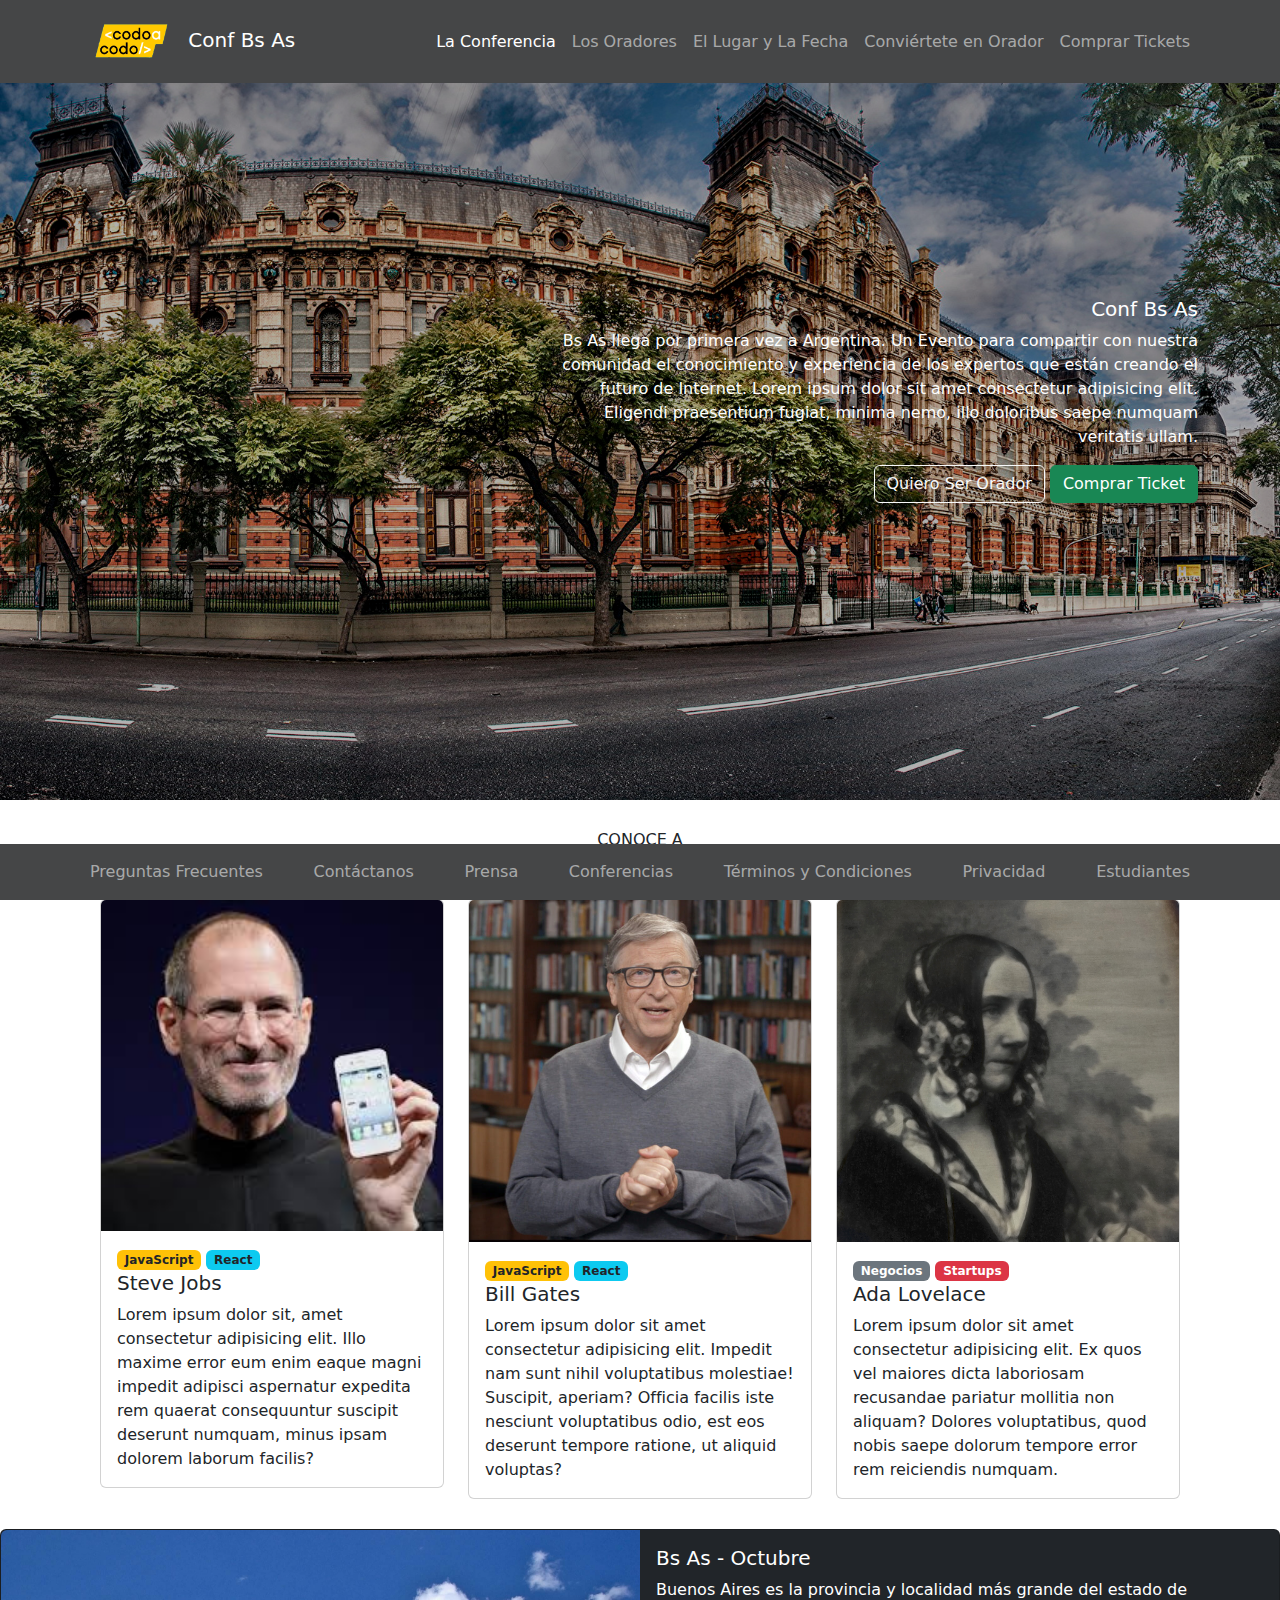
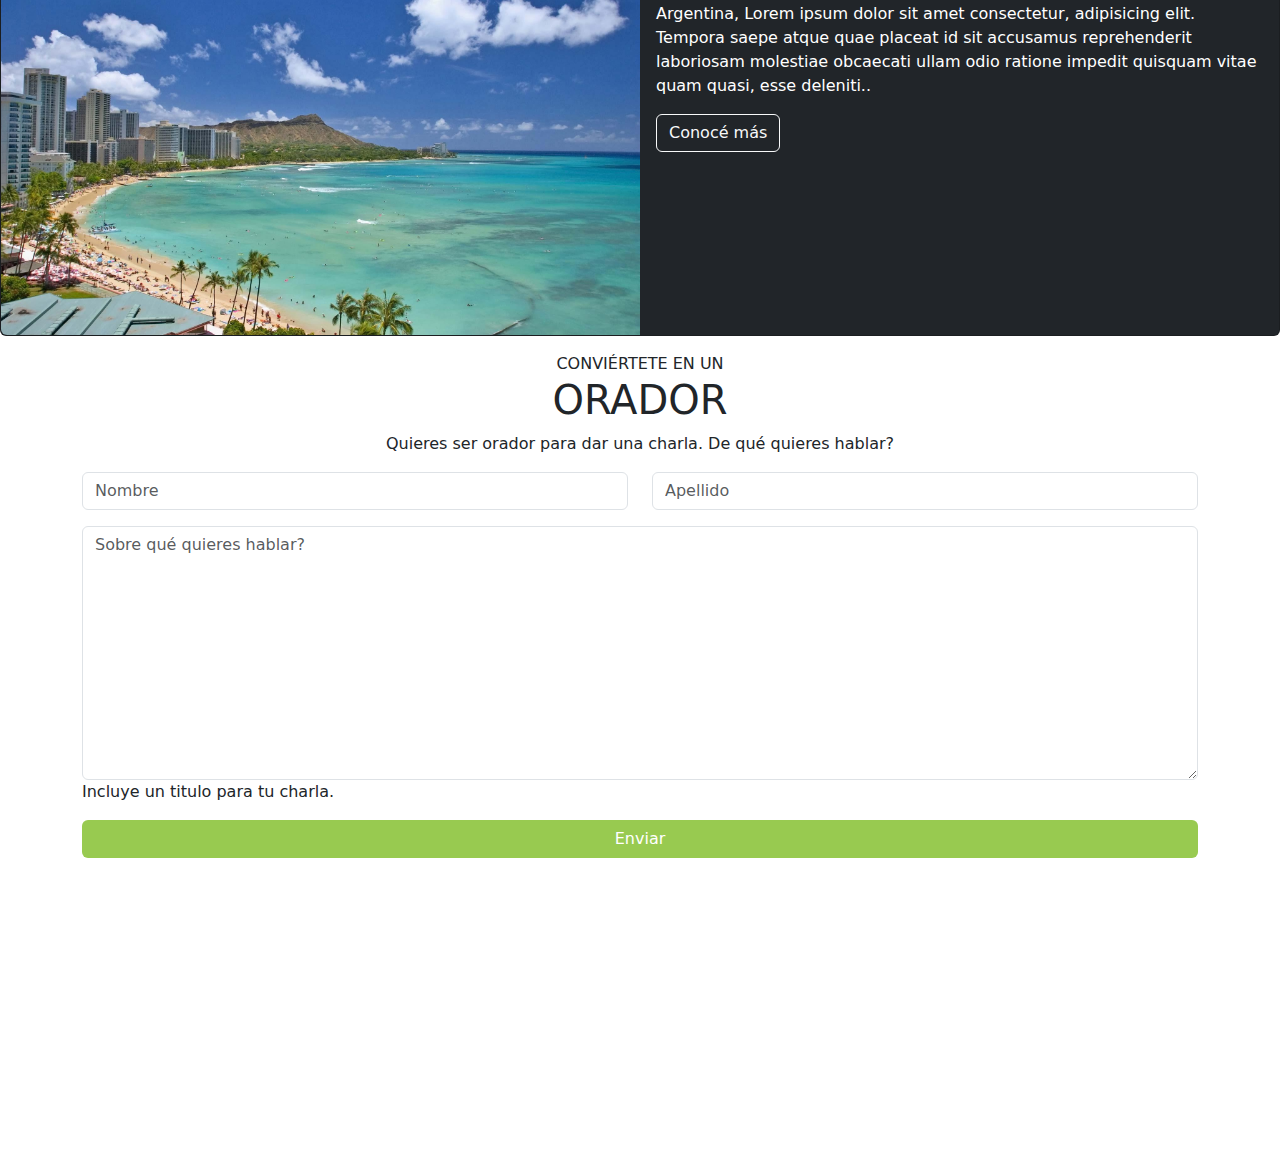
==== index.html @ 83d40acf "nombre correcto en minusculas" ====
<!DOCTYPE html>
<html lang="es">
<head>
  <title>Bootstrap 5 Integrador Front end Codo a Codo Ale Boffa</title>
  <meta charset="utf-8">
  <meta name="viewport" content="width=device-width, initial-scale=1">
  <link href="https://cdn.jsdelivr.net/npm/bootstrap@5.2.0/dist/css/bootstrap.min.css" rel="stylesheet">
  <script src="https://cdn.jsdelivr.net/npm/bootstrap@5.2.0/dist/js/bootstrap.bundle.min.js"></script>
  <link rel="stylesheet" href="./css/styles.css">
  <style>
  </style>
</head>

<body>
  <header>
    <nav class="navbar fixed-top navbar-expand-lg navbar-dark" style="background-color: #454647">
      <div class="container">
        <a class="navbar-brand" href="Index.html">
          <img src="./css/codoacodo.png" alt="" width="100" height="" style="vertical-align: middle">
          Conf Bs As
        </a>
        <button class="navbar-toggler" type="button" data-bs-toggle="collapse" data-bs-target="#navbarNav" aria-controls="navbarNav" aria-expanded="false" aria-label="Toggle navigation">
          <span class="navbar-toggler-icon"></span>
        </button>
        <div class="collapse navbar-collapse flex-row-reverse" id="navbarNav">
          <ul class="navbar-nav">
            <li class="nav-item">
              <a class="nav-link active" aria-current="page" href="Index.html">La Conferencia</a>
            </li>
            <li class="nav-item">
              <a class="nav-link" href="Index.html">Los Oradores</a>
            </li>
            <li class="nav-item">
              <a class="nav-link" href="Index.html">El Lugar y La Fecha</a>
            </li>
            <li class="nav-item">
              <a class="nav-link" href="Index.html">Conviértete en Orador</a>
            </li>
            <li class="nav-item">
              <a class="nav-link" href="Index.html">Comprar Tickets</a>
            </li>
          </ul>
        </div>
      </div>
    </nav>
  </header>
  <main>
    <div class="banner text-white" style="text-align: right">
      <div class="container" style="
          display: flex;
          justify-content: flex-end;
          align-items: center;
          height: 800px;
        ">
        <div class="banner-info col-7">
          <h5>Conf Bs As</h5>
          <p>
            Bs As llega por primera vez a Argentina. Un Evento para compartir
            con nuestra comunidad el conocimiento y experiencia de los
            expertos que están creando el futuro de Internet. Lorem ipsum dolor sit amet consectetur adipisicing elit. Eligendi praesentium fugiat, minima nemo, illo doloribus saepe numquam veritatis ullam.
          </p>
          <a href="Index.html" class="btn btn-outline-light">Quiero Ser Orador</a>
          <a href="Index.html" class="btn btn-success">Comprar Ticket</a>
        </div>
      </div>
    </div>
    <div class="oradores" style="margin: 30px; margin-left: 100px; margin-right: 100px">
      <h6 class="text-center">CONOCE A</h6>
      <h3 class="text-center">LOS ORADORES</h3>
      <div class="row" style="display: flex; justify-content: space-evenly">
        <div class="col-sm-4">
          <div class="card">
            <img src="./css/steve.jpg" class="card-img-top" alt="...">
            <div class="card-body">
              <span class="badge bg-warning text-dark">JavaScript</span>
              <span class="badge bg-info text-dark">React</span>
              <h5 class="card-title">Steve Jobs</h5>
              <p class="card-text">
                Lorem ipsum dolor sit, amet consectetur adipisicing elit. Illo maxime error eum enim eaque magni impedit adipisci aspernatur expedita rem quaerat consequuntur suscipit deserunt numquam, minus ipsam dolorem laborum facilis?
              </p>
            </div>
          </div>
        </div>
        <div class="col-sm-4">
          <div class="card">
            <img src="./css/bill.jpg" class="card-img-top" alt="...">
            <div class="card-body">
              <span class="badge bg-warning text-dark">JavaScript</span>
              <span class="badge bg-info text-dark">React</span>
              <h5 class="card-title">Bill Gates</h5>
              <p class="card-text">
                Lorem ipsum dolor sit amet consectetur adipisicing elit. Impedit nam sunt nihil voluptatibus molestiae! Suscipit, aperiam? Officia facilis iste nesciunt voluptatibus odio, est eos deserunt tempore ratione, ut aliquid voluptas?
              </p>
            </div>
          </div>
        </div>
        <div class="col-sm-4">
          <div class="card">
            <img src="./css/ada.jpeg" class="card-img-top" alt="...">
            <div class="card-body">
              <span class="badge bg-secondary">Negocios</span>
              <span class="badge bg-danger">Startups</span>
              <h5 class="card-title">Ada Lovelace</h5>
              <p class="card-text">
                Lorem ipsum dolor sit amet consectetur adipisicing elit. Ex quos vel maiores dicta laboriosam recusandae pariatur mollitia non aliquam? Dolores voluptatibus, quod nobis saepe dolorum tempore error rem reiciendis numquam.
              </p>
            </div>
          </div>
        </div>
      </div>
    </div>
    <div class="conoce-mas">
      <div class="card bg-dark text-white mb-3">
        <div class="row g-0">
          <div class="col-md-6">
            <img src="./css/honolulu.jpg" class="img-fluid rounded-start" alt="...">
          </div>
          <div class="col-md-6">
            <div class="card-body">
              <h5 class="card-title">Bs As - Octubre</h5>
              <p class="card-text">
                Buenos Aires es la provincia y localidad más grande del estado
                de Argentina, Lorem ipsum dolor sit amet consectetur, adipisicing elit. Tempora saepe atque quae placeat id sit accusamus reprehenderit laboriosam molestiae obcaecati ullam odio ratione impedit quisquam vitae quam quasi, esse deleniti..
              </p>
              <a href="Index.html" class="btn btn-outline-light">Conocé más</a>
            </div>
          </div>
        </div>
      </div>
    </div>
    <!-- formulario -->
    <div class="formulario">
      <div class="container">
        <div style="text-align: center">
          <span>CONVIÉRTETE EN UN</span>
          <h1>ORADOR</h1>
          <p>
            Quieres ser orador para dar una charla. De qué
            quieres hablar?
          </p>
        </div>
        <form>
          <div class="row mb-3">
            <div class="col">
              <input type="text" class="form-control" placeholder="Nombre" aria-label="Nombre">
            </div>
            <div class="col">
              <input type="text" class="form-control" placeholder="Apellido" aria-label="Apellido">
            </div>
          </div>
          <div class="row mb-3">
            <div class="col">
              <textarea class="form-control" placeholder="Sobre qué quieres hablar?" aria-label="Sobre qué quieres hablar?" cols="30" rows="10"></textarea>
              <span>Incluye un titulo para tu charla.</span>
            </div>
          </div>
          <button type="submit" class="btn mb-3" style="width: 100%; background-color: #98ca50; color: white">
            Enviar
          </button>
        </form>
      </div>
    </div>
  </main>

  <footer>
    <nav class="navbar navbar-expand-lg navbar-dark" style="background-color: #454647">
      <div class="container">
        <ul class="navbar-nav" style="justify-content: space-between; width: 100%">
          <li class="nav-item">
            <a class="nav-link" href="Index.html">Preguntas Frecuentes</a>
          </li>
          <li class="nav-item">
            <a class="nav-link" href="Index.html">Contáctanos</a>
          </li>
          <li class="nav-item">
            <a class="nav-link" href="index.html">Prensa</a>
          </li>
          <li class="nav-item">
            <a class="nav-link" href="index.html">Conferencias</a>
          </li>
          <li class="nav-item">
            <a class="nav-link" href="index.html">Términos y Condiciones</a>
          </li>
          <li class="nav-item">
            <a class="nav-link" href="index.html">Privacidad</a>
          </li>
          <li class="nav-item">
            <a class="nav-link" href="index.html">Estudiantes</a>
          </li>
        </ul>
      </div>
    </nav>
  </footer>

</body>
</html>
---- css/styles.css ----
.banner {
  background-image: url("./ba1.jpg");
  background-size: cover;
  position: relative;
}

.banner::before {
  content: "";
  position: absolute;
  top: 0px;
  right: 0px;
  bottom: 0px;
  left: 0px;
  background-color: rgba(0, 0, 0, 0.3);
}

.banner-info {
  position: relative;
}

footer {
  position: fixed;
  bottom: 0px;
  left: 0px;
  right: 0px;
  margin-bottom: 0px;
}

body {
  margin-bottom: 300px;
}
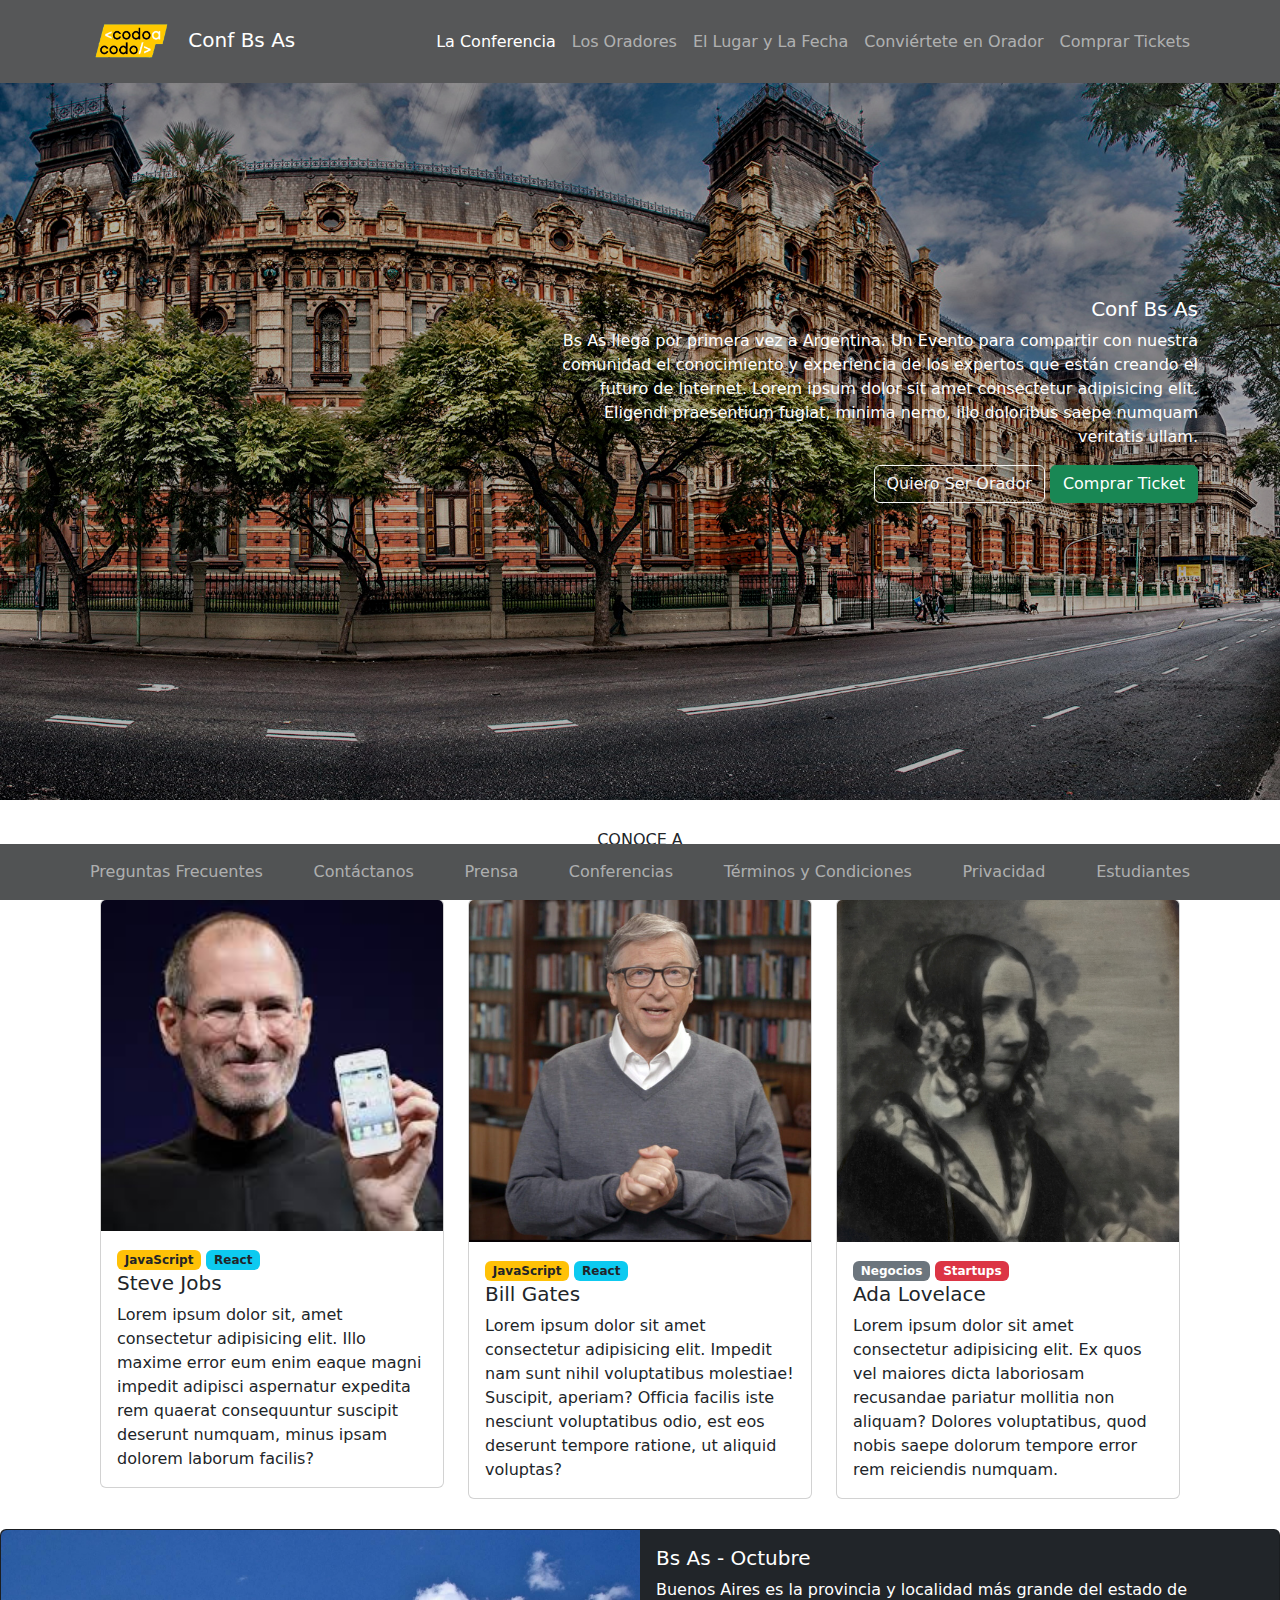
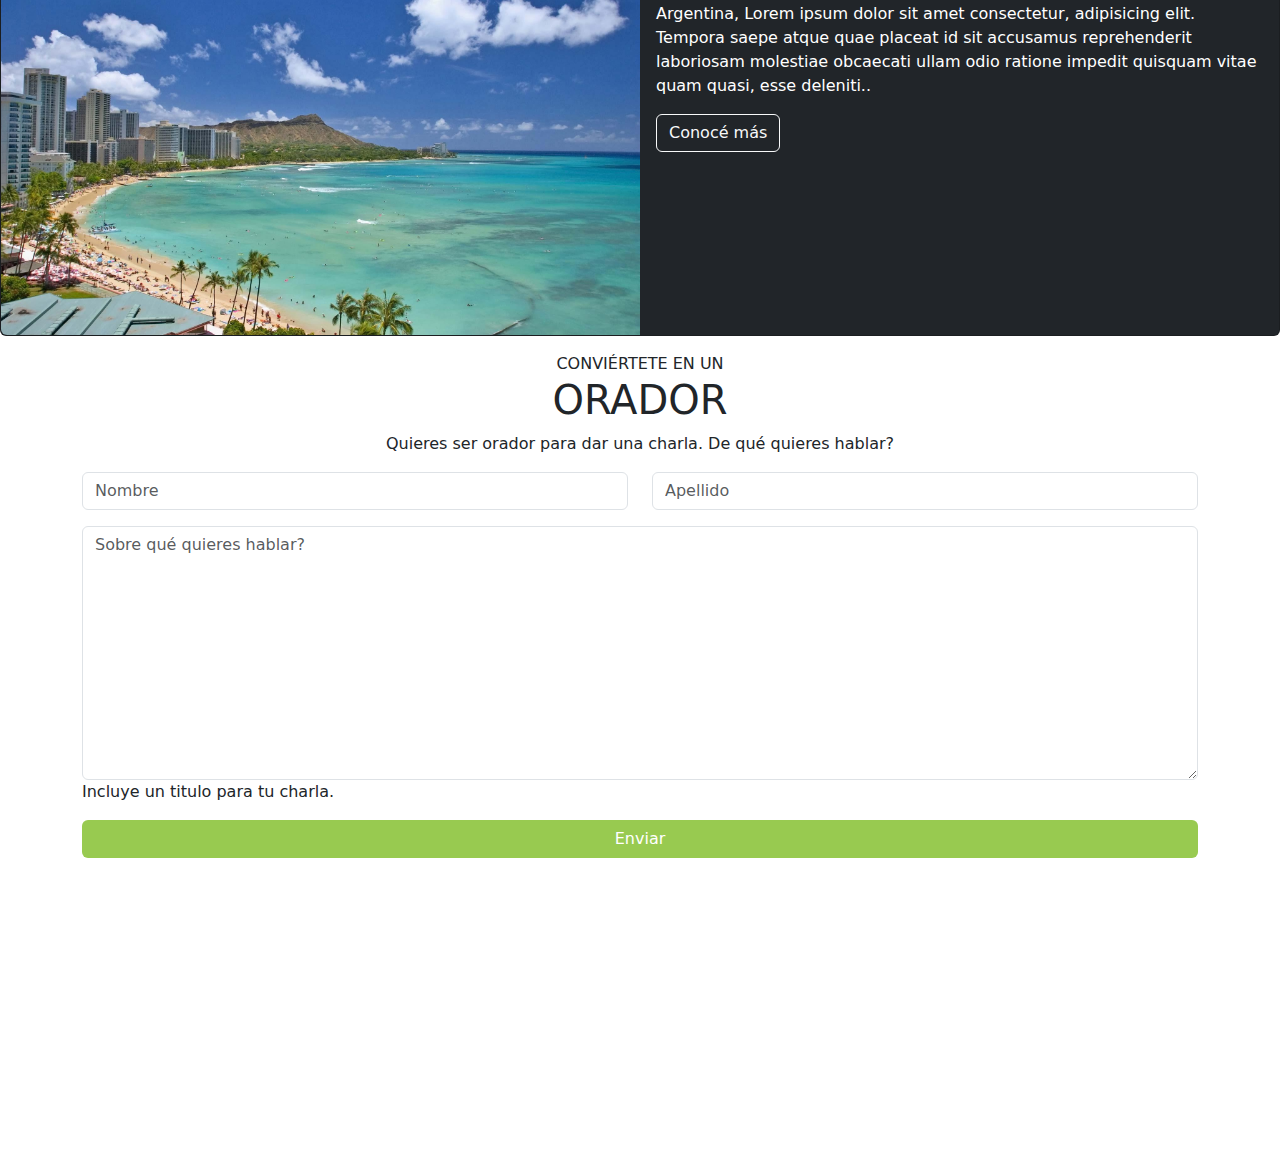
==== commit 592f549e: "cambio index" ====
--- a/index.html
+++ b/index.html
@@ -13,9 +13,9 @@
 
 <body>
   <header>
-    <nav class="navbar fixed-top navbar-expand-lg navbar-dark" style="background-color: #454647">
+    <nav class="navbar fixed-top navbar-expand-lg navbar-dark" style="background-color: #565758">
       <div class="container">
-        <a class="navbar-brand" href="Index.html">
+        <a class="navbar-brand" href="index.html">
           <img src="./css/codoacodo.png" alt="" width="100" height="" style="vertical-align: middle">
           Conf Bs As
         </a>
@@ -25,19 +25,19 @@
         <div class="collapse navbar-collapse flex-row-reverse" id="navbarNav">
           <ul class="navbar-nav">
             <li class="nav-item">
-              <a class="nav-link active" aria-current="page" href="Index.html">La Conferencia</a>
+              <a class="nav-link active" aria-current="page" href="index.html">La Conferencia</a>
             </li>
             <li class="nav-item">
-              <a class="nav-link" href="Index.html">Los Oradores</a>
+              <a class="nav-link" href="index.html">Los Oradores</a>
             </li>
             <li class="nav-item">
-              <a class="nav-link" href="Index.html">El Lugar y La Fecha</a>
+              <a class="nav-link" href="index.html">El Lugar y La Fecha</a>
             </li>
             <li class="nav-item">
-              <a class="nav-link" href="Index.html">Conviértete en Orador</a>
+              <a class="nav-link" href="index.html">Conviértete en Orador</a>
             </li>
             <li class="nav-item">
-              <a class="nav-link" href="Index.html">Comprar Tickets</a>
+              <a class="nav-link" href="index.html">Comprar Tickets</a>
             </li>
           </ul>
         </div>
@@ -59,8 +59,8 @@
             con nuestra comunidad el conocimiento y experiencia de los
             expertos que están creando el futuro de Internet. Lorem ipsum dolor sit amet consectetur adipisicing elit. Eligendi praesentium fugiat, minima nemo, illo doloribus saepe numquam veritatis ullam.
           </p>
-          <a href="Index.html" class="btn btn-outline-light">Quiero Ser Orador</a>
-          <a href="Index.html" class="btn btn-success">Comprar Ticket</a>
+          <a href="index.html" class="btn btn-outline-light">Quiero Ser Orador</a>
+          <a href="index.html" class="btn btn-success">Comprar Ticket</a>
         </div>
       </div>
     </div>
@@ -122,7 +122,7 @@
                 Buenos Aires es la provincia y localidad más grande del estado
                 de Argentina, Lorem ipsum dolor sit amet consectetur, adipisicing elit. Tempora saepe atque quae placeat id sit accusamus reprehenderit laboriosam molestiae obcaecati ullam odio ratione impedit quisquam vitae quam quasi, esse deleniti..
               </p>
-              <a href="Index.html" class="btn btn-outline-light">Conocé más</a>
+              <a href="index.html" class="btn btn-outline-light">Conocé más</a>
             </div>
           </div>
         </div>
@@ -163,14 +163,14 @@
   </main>
 
   <footer>
-    <nav class="navbar navbar-expand-lg navbar-dark" style="background-color: #454647">
+    <nav class="navbar navbar-expand-lg navbar-dark" style="background-color: #515354">
       <div class="container">
         <ul class="navbar-nav" style="justify-content: space-between; width: 100%">
           <li class="nav-item">
-            <a class="nav-link" href="Index.html">Preguntas Frecuentes</a>
+            <a class="nav-link" href="index.html">Preguntas Frecuentes</a>
           </li>
           <li class="nav-item">
-            <a class="nav-link" href="Index.html">Contáctanos</a>
+            <a class="nav-link" href="index.html">Contáctanos</a>
           </li>
           <li class="nav-item">
             <a class="nav-link" href="index.html">Prensa</a>
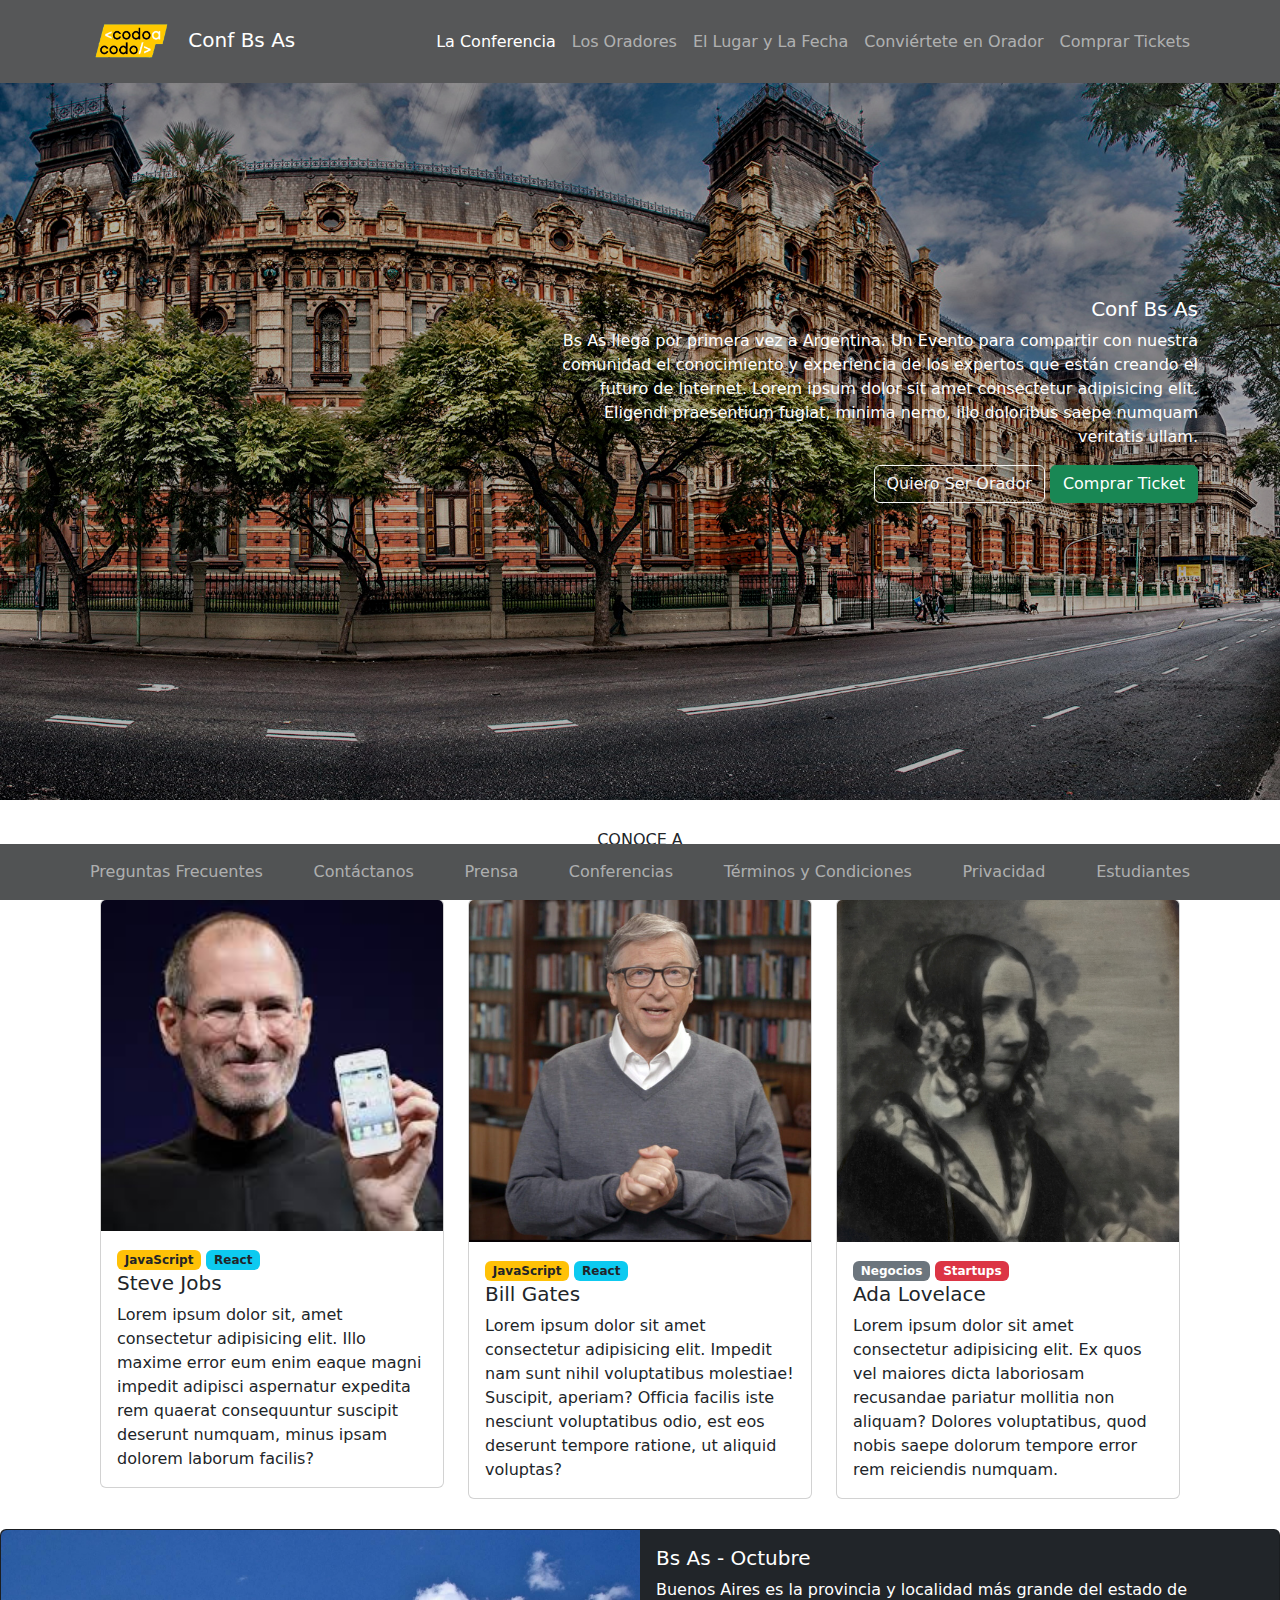
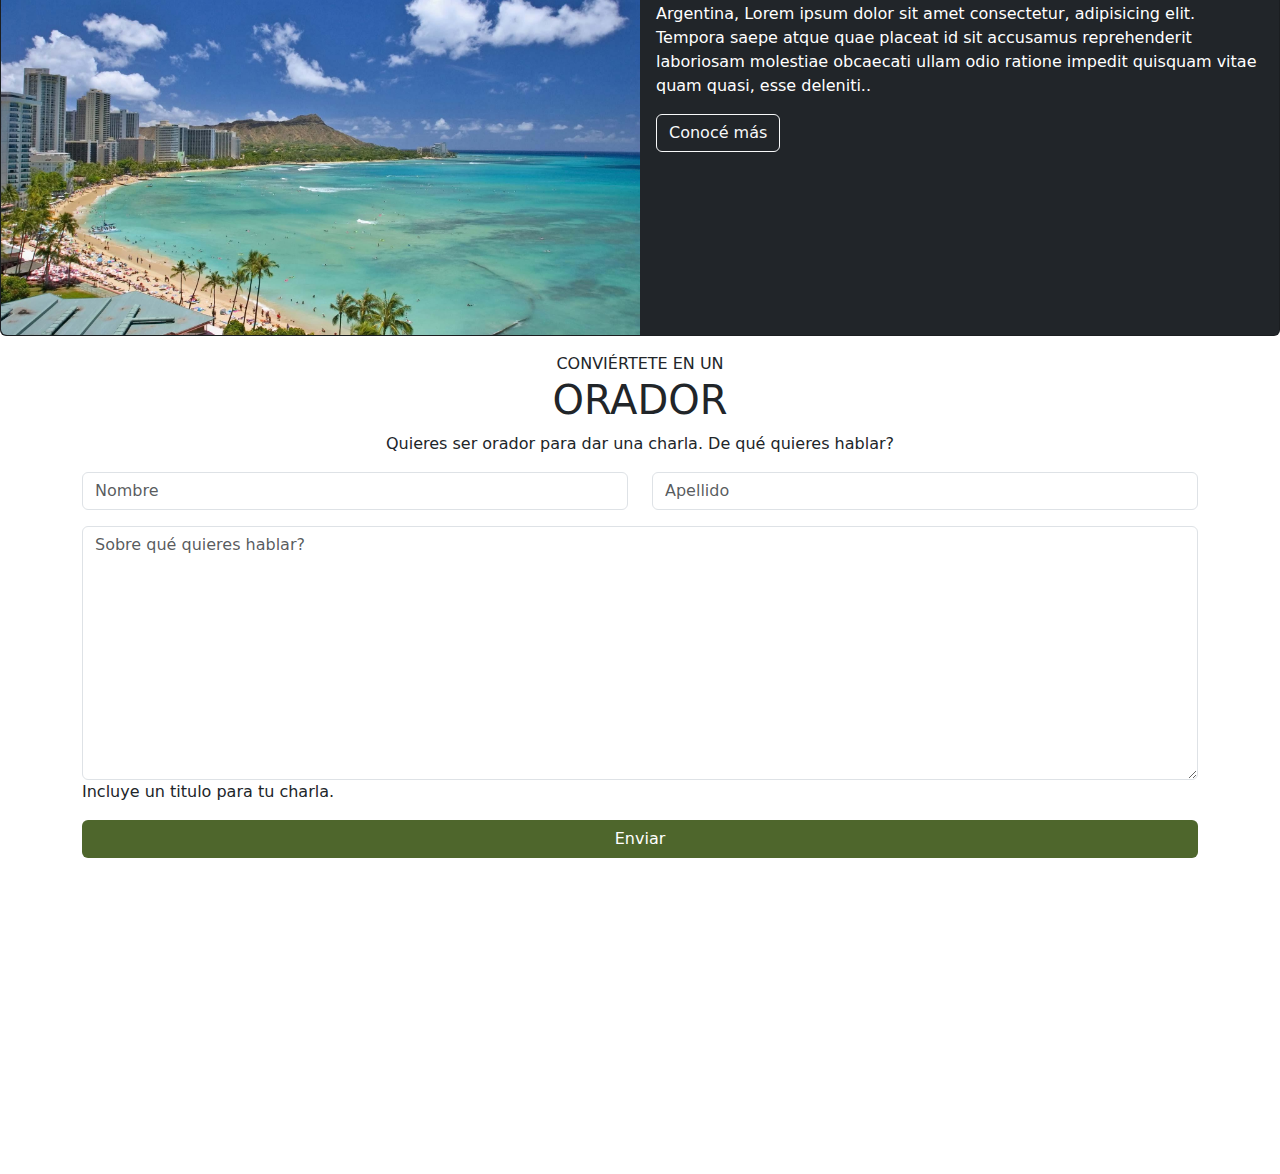
==== commit a986be4c: "color" ====
--- a/index.html
+++ b/index.html
@@ -154,7 +154,7 @@
               <span>Incluye un titulo para tu charla.</span>
             </div>
           </div>
-          <button type="submit" class="btn mb-3" style="width: 100%; background-color: #98ca50; color: white">
+          <button type="submit" class="btn mb-3" style="width: 100%; background-color: #4e662c; color: white">
             Enviar
           </button>
         </form>
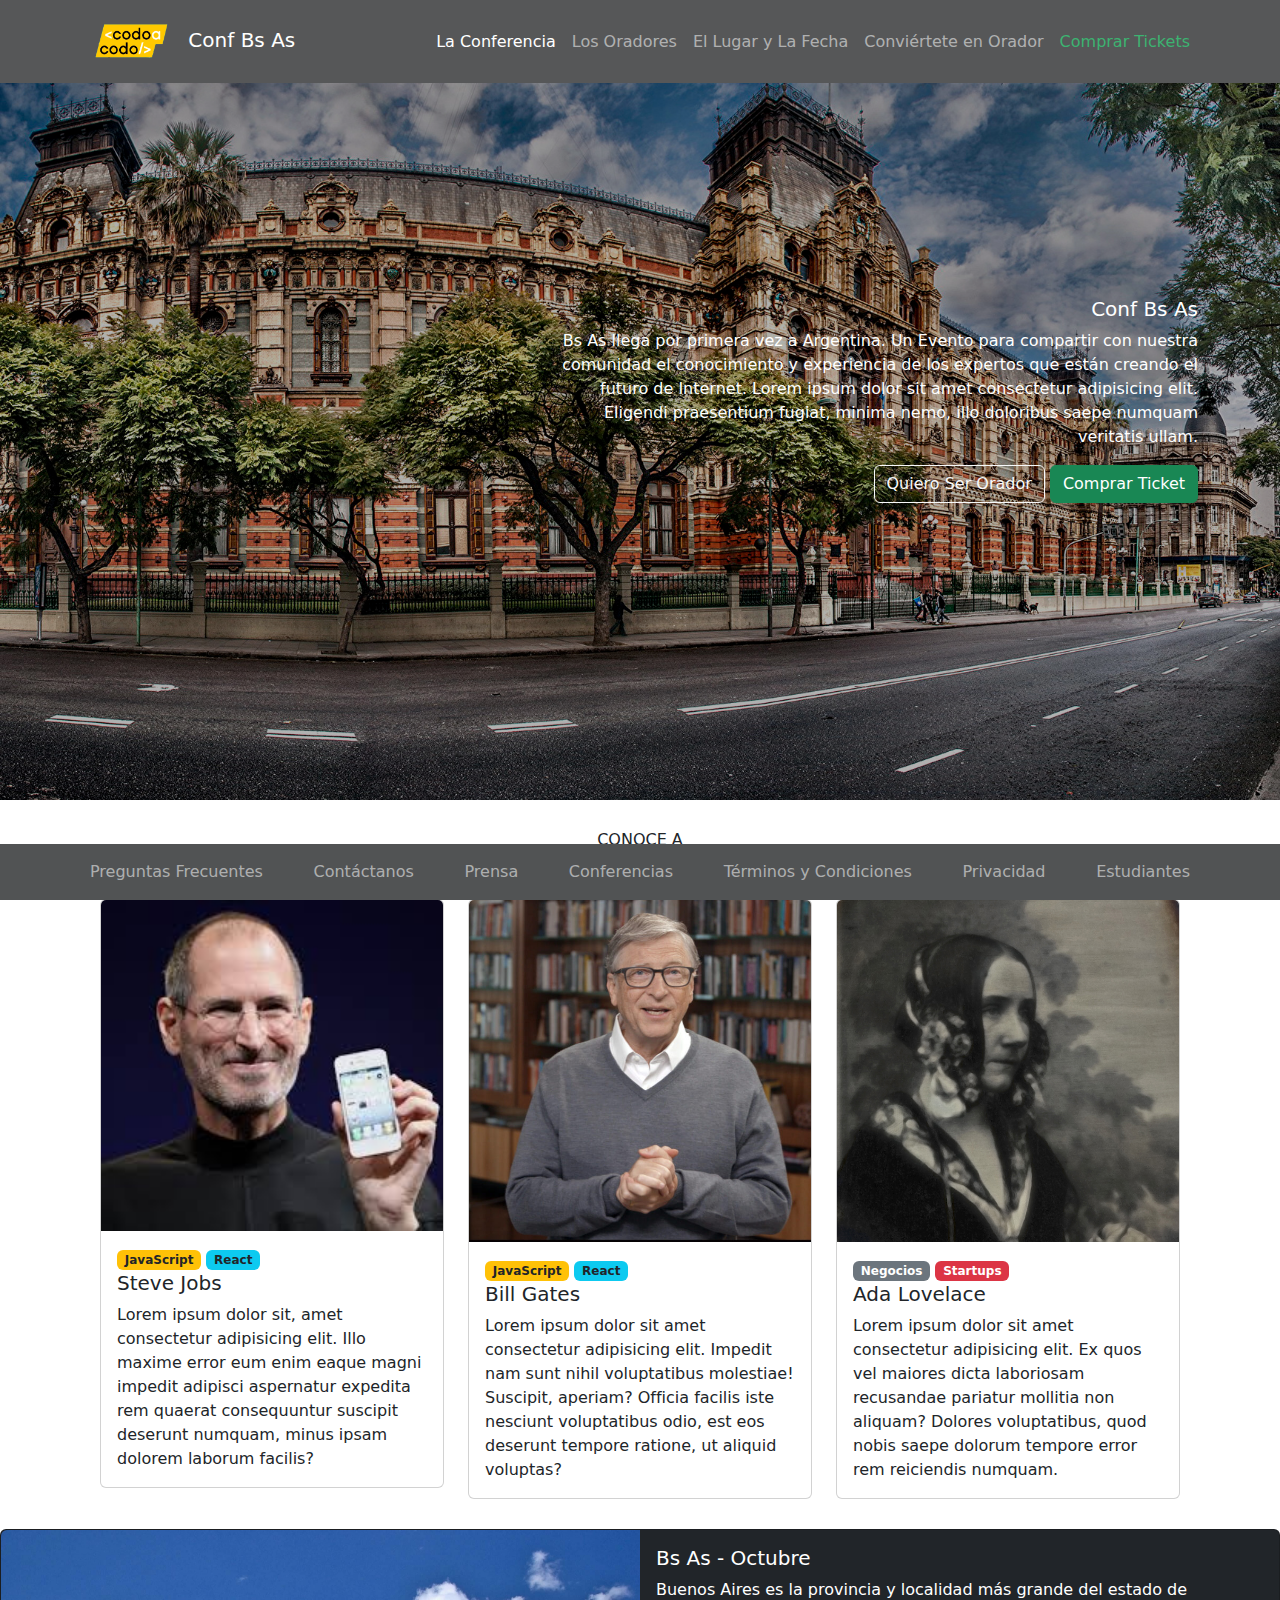
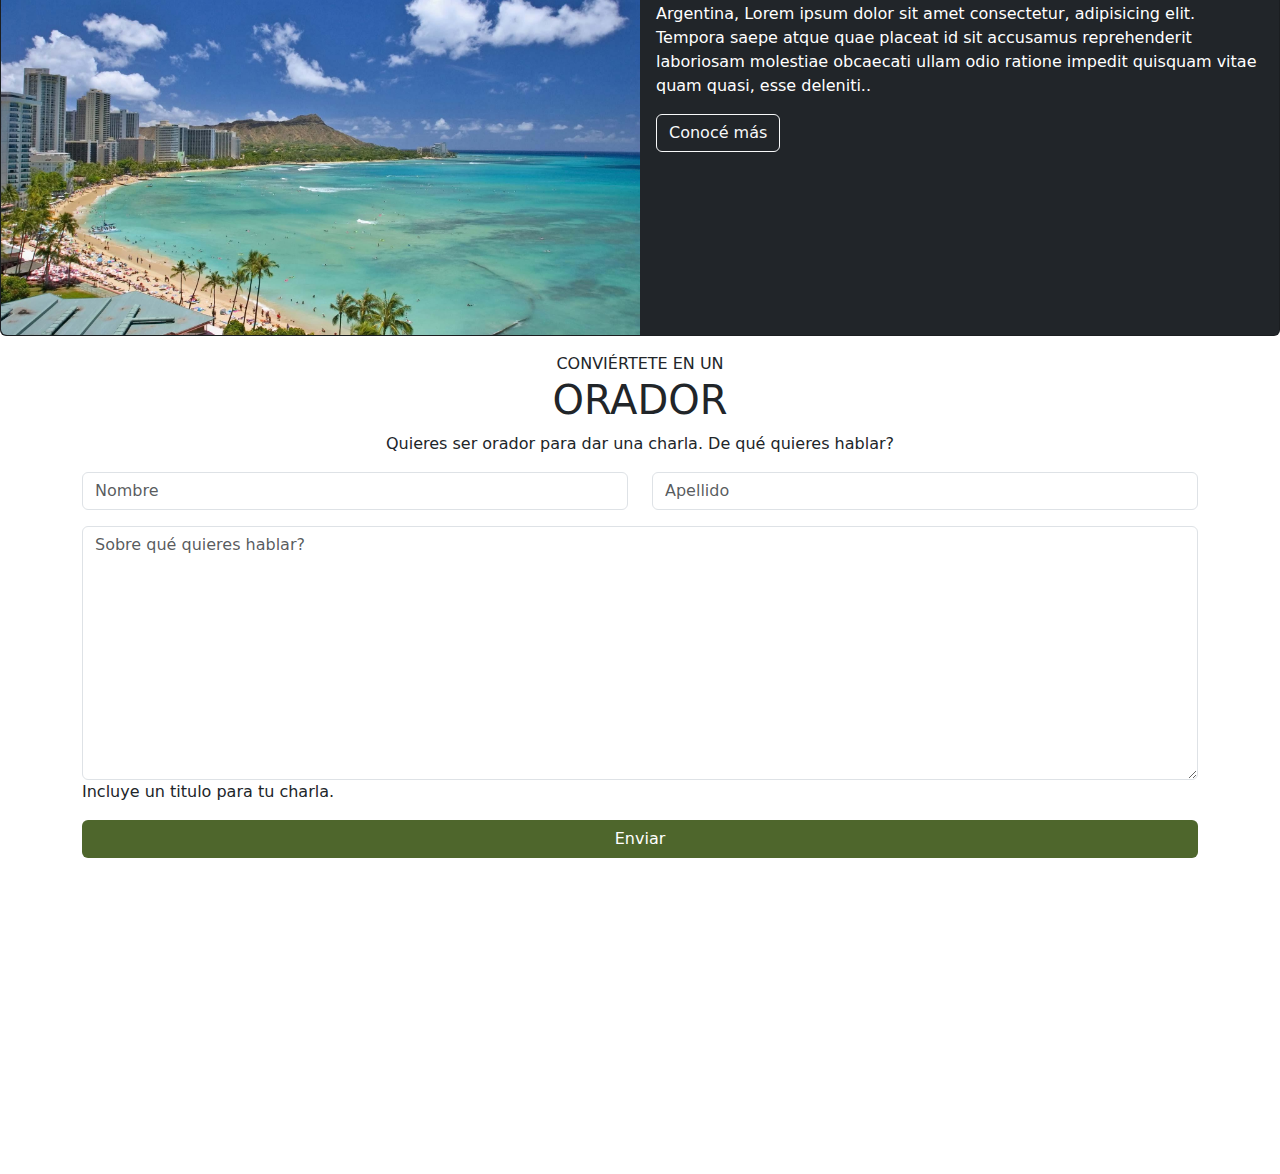
==== commit 7a6defe0: "modif barra botom igual barra top" ====
--- a/index.html
+++ b/index.html
@@ -1,25 +1,27 @@
 <!DOCTYPE html>
 <html lang="es">
 <head>
-  <title>Bootstrap 5 Integrador Front end Codo a Codo Ale Boffa</title>
+  <title>Bootstrap 5 Integrador Front End Codo a Codo Ale Boffa 9/2022</title>
   <meta charset="utf-8">
   <meta name="viewport" content="width=device-width, initial-scale=1">
   <link href="https://cdn.jsdelivr.net/npm/bootstrap@5.2.0/dist/css/bootstrap.min.css" rel="stylesheet">
   <script src="https://cdn.jsdelivr.net/npm/bootstrap@5.2.0/dist/js/bootstrap.bundle.min.js"></script>
-  <link rel="stylesheet" href="./css/styles.css">
+  <link rel="stylesheet" href="./css/styles.css"><!--archivo css-->
   <style>
   </style>
 </head>
 
 <body>
   <header>
+    <!--barra arriba-->
     <nav class="navbar fixed-top navbar-expand-lg navbar-dark" style="background-color: #565758">
       <div class="container">
         <a class="navbar-brand" href="index.html">
           <img src="./css/codoacodo.png" alt="" width="100" height="" style="vertical-align: middle">
           Conf Bs As
         </a>
-        <button class="navbar-toggler" type="button" data-bs-toggle="collapse" data-bs-target="#navbarNav" aria-controls="navbarNav" aria-expanded="false" aria-label="Toggle navigation">
+        <button class="navbar-toggler" type="button" data-bs-toggle="collapse" data-bs-target="#navbarNav";
+         aria-controls="navbarNav" aria-expanded="false" aria-label="Toggle navigation">
           <span class="navbar-toggler-icon"></span>
         </button>
         <div class="collapse navbar-collapse flex-row-reverse" id="navbarNav">
@@ -37,7 +39,7 @@
               <a class="nav-link" href="index.html">Conviértete en Orador</a>
             </li>
             <li class="nav-item">
-              <a class="nav-link" href="index.html">Comprar Tickets</a>
+              <a class="nav-link" href="index.html" style="color:MediumSeaGreen;">Comprar Tickets</a>
             </li>
           </ul>
         </div>
@@ -45,6 +47,7 @@
     </nav>
   </header>
   <main>
+    <!--banner, fondo, letras y botones-->
     <div class="banner text-white" style="text-align: right">
       <div class="container" style="
           display: flex;
@@ -57,8 +60,11 @@
           <p>
             Bs As llega por primera vez a Argentina. Un Evento para compartir
             con nuestra comunidad el conocimiento y experiencia de los
-            expertos que están creando el futuro de Internet. Lorem ipsum dolor sit amet consectetur adipisicing elit. Eligendi praesentium fugiat, minima nemo, illo doloribus saepe numquam veritatis ullam.
+            expertos que están creando el futuro de Internet. Lorem ipsum dolor
+             sit amet consectetur adipisicing elit. Eligendi praesentium fugiat,
+              minima nemo, illo doloribus saepe numquam veritatis ullam.
           </p>
+          <!--botones-->
           <a href="index.html" class="btn btn-outline-light">Quiero Ser Orador</a>
           <a href="index.html" class="btn btn-success">Comprar Ticket</a>
         </div>
@@ -76,7 +82,9 @@
               <span class="badge bg-info text-dark">React</span>
               <h5 class="card-title">Steve Jobs</h5>
               <p class="card-text">
-                Lorem ipsum dolor sit, amet consectetur adipisicing elit. Illo maxime error eum enim eaque magni impedit adipisci aspernatur expedita rem quaerat consequuntur suscipit deserunt numquam, minus ipsam dolorem laborum facilis?
+                Lorem ipsum dolor sit, amet consectetur adipisicing elit. Illo maxime 
+                error eum enim eaque magni impedit adipisci aspernatur expedita rem quaerat
+                 consequuntur suscipit deserunt numquam, minus ipsam dolorem laborum facilis?
               </p>
             </div>
           </div>
@@ -89,7 +97,9 @@
               <span class="badge bg-info text-dark">React</span>
               <h5 class="card-title">Bill Gates</h5>
               <p class="card-text">
-                Lorem ipsum dolor sit amet consectetur adipisicing elit. Impedit nam sunt nihil voluptatibus molestiae! Suscipit, aperiam? Officia facilis iste nesciunt voluptatibus odio, est eos deserunt tempore ratione, ut aliquid voluptas?
+                Lorem ipsum dolor sit amet consectetur adipisicing elit. Impedit nam sunt
+                 nihil voluptatibus molestiae! Suscipit, aperiam? Officia facilis iste
+                  nesciunt voluptatibus odio, est eos deserunt tempore ratione, ut aliquid voluptas?
               </p>
             </div>
           </div>
@@ -102,7 +112,9 @@
               <span class="badge bg-danger">Startups</span>
               <h5 class="card-title">Ada Lovelace</h5>
               <p class="card-text">
-                Lorem ipsum dolor sit amet consectetur adipisicing elit. Ex quos vel maiores dicta laboriosam recusandae pariatur mollitia non aliquam? Dolores voluptatibus, quod nobis saepe dolorum tempore error rem reiciendis numquam.
+                Lorem ipsum dolor sit amet consectetur adipisicing elit. Ex quos vel maiores
+                 dicta laboriosam recusandae pariatur mollitia non aliquam? Dolores voluptatibus,
+                  quod nobis saepe dolorum tempore error rem reiciendis numquam.
               </p>
             </div>
           </div>
@@ -120,7 +132,9 @@
               <h5 class="card-title">Bs As - Octubre</h5>
               <p class="card-text">
                 Buenos Aires es la provincia y localidad más grande del estado
-                de Argentina, Lorem ipsum dolor sit amet consectetur, adipisicing elit. Tempora saepe atque quae placeat id sit accusamus reprehenderit laboriosam molestiae obcaecati ullam odio ratione impedit quisquam vitae quam quasi, esse deleniti..
+                de Argentina, Lorem ipsum dolor sit amet consectetur, adipisicing elit. Tempora
+                 saepe atque quae placeat id sit accusamus reprehenderit laboriosam molestiae
+                  obcaecati ullam odio ratione impedit quisquam vitae quam quasi, esse deleniti..
               </p>
               <a href="index.html" class="btn btn-outline-light">Conocé más</a>
             </div>
@@ -150,7 +164,8 @@
           </div>
           <div class="row mb-3">
             <div class="col">
-              <textarea class="form-control" placeholder="Sobre qué quieres hablar?" aria-label="Sobre qué quieres hablar?" cols="30" rows="10"></textarea>
+              <textarea class="form-control" placeholder="Sobre qué quieres hablar?";
+               aria-label="Sobre qué quieres hablar?" cols="30" rows="10"></textarea>
               <span>Incluye un titulo para tu charla.</span>
             </div>
           </div>
@@ -165,29 +180,31 @@
   <footer>
     <nav class="navbar navbar-expand-lg navbar-dark" style="background-color: #515354">
       <div class="container">
-        <ul class="navbar-nav" style="justify-content: space-between; width: 100%">
-          <li class="nav-item">
-            <a class="nav-link" href="index.html">Preguntas Frecuentes</a>
-          </li>
-          <li class="nav-item">
-            <a class="nav-link" href="index.html">Contáctanos</a>
-          </li>
-          <li class="nav-item">
-            <a class="nav-link" href="index.html">Prensa</a>
-          </li>
-          <li class="nav-item">
-            <a class="nav-link" href="index.html">Conferencias</a>
-          </li>
-          <li class="nav-item">
-            <a class="nav-link" href="index.html">Términos y Condiciones</a>
-          </li>
-          <li class="nav-item">
-            <a class="nav-link" href="index.html">Privacidad</a>
-          </li>
-          <li class="nav-item">
-            <a class="nav-link" href="index.html">Estudiantes</a>
-          </li>
-        </ul>
+        <div class="collapse navbar-collapse flex-row-reverse" id="navbarNav">
+          <ul class="navbar-nav" style="justify-content: space-between; width: 100%">
+            <li class="nav-item">
+              <a class="nav-link" href="index.html">Preguntas Frecuentes</a>
+            </li>
+            <li class="nav-item">
+              <a class="nav-link" href="index.html">Contáctanos</a>
+            </li>
+            <li class="nav-item">
+              <a class="nav-link" href="index.html">Prensa</a>
+            </li>
+            <li class="nav-item">
+              <a class="nav-link" href="index.html">Conferencias</a>
+            </li>
+            <li class="nav-item">
+              <a class="nav-link" href="index.html">Términos y Condiciones</a>
+            </li>
+            <li class="nav-item">
+              <a class="nav-link" href="index.html">Privacidad</a>
+            </li>
+            <li class="nav-item">
+              <a class="nav-link" href="index.html">Estudiantes</a>
+            </li>
+          </ul>
+        </div>
       </div>
     </nav>
   </footer>
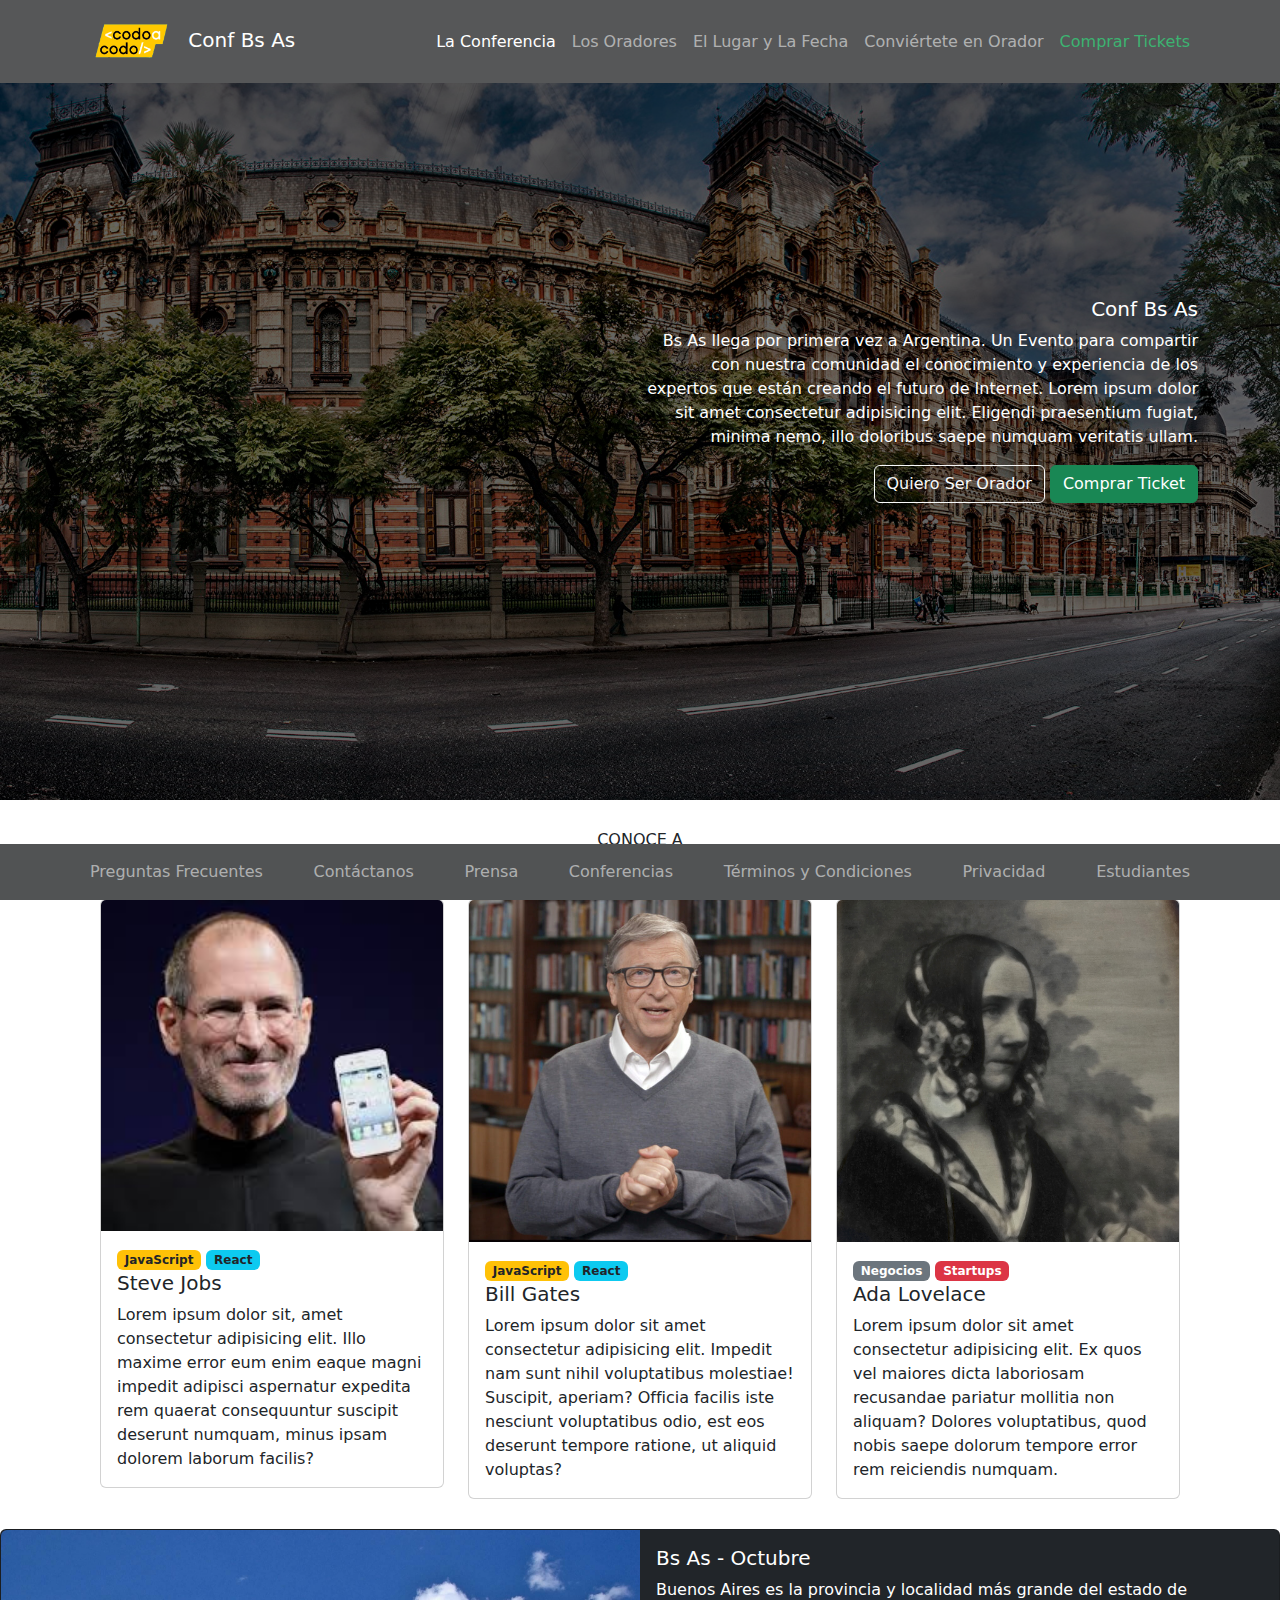
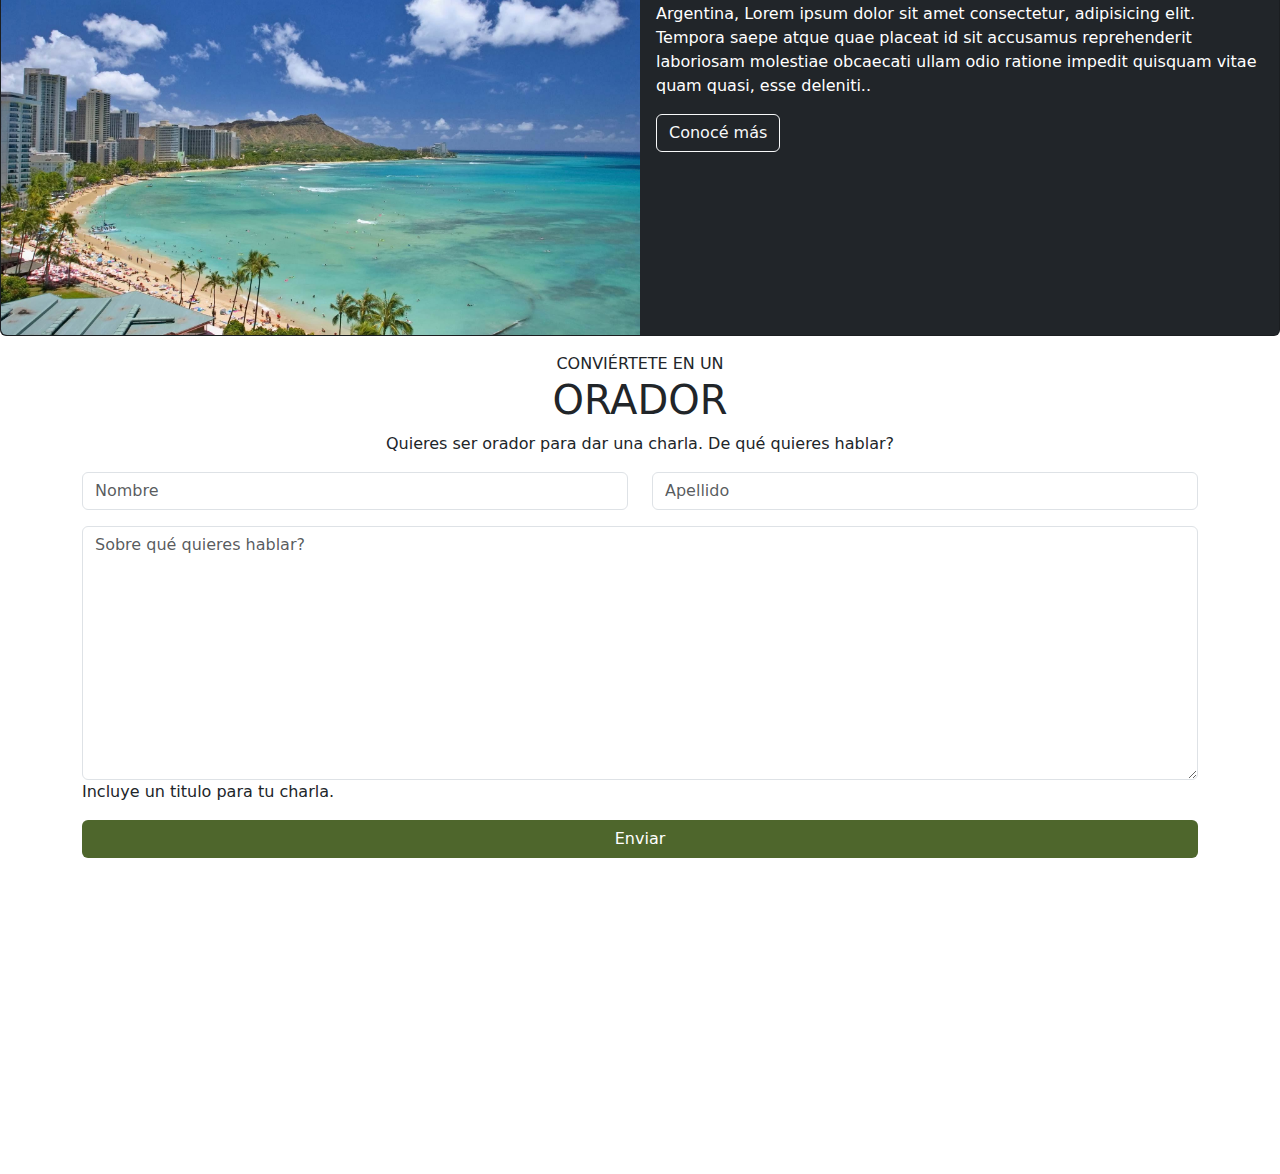
==== commit 3190a386: "cambio color fondo banner y colum texto 6" ====
--- a/index.html
+++ b/index.html
@@ -55,7 +55,7 @@
           align-items: center;
           height: 800px;
         ">
-        <div class="banner-info col-7">
+        <div class="banner-info col-6">
           <h5>Conf Bs As</h5>
           <p>
             Bs As llega por primera vez a Argentina. Un Evento para compartir
--- a/css/styles.css
+++ b/css/styles.css
@@ -11,7 +11,7 @@
   right: 0px;
   bottom: 0px;
   left: 0px;
-  background-color: rgba(0, 0, 0, 0.3);
+  background-color: rgba(0, 0, 0, 0.6);
 }
 
 .banner-info {
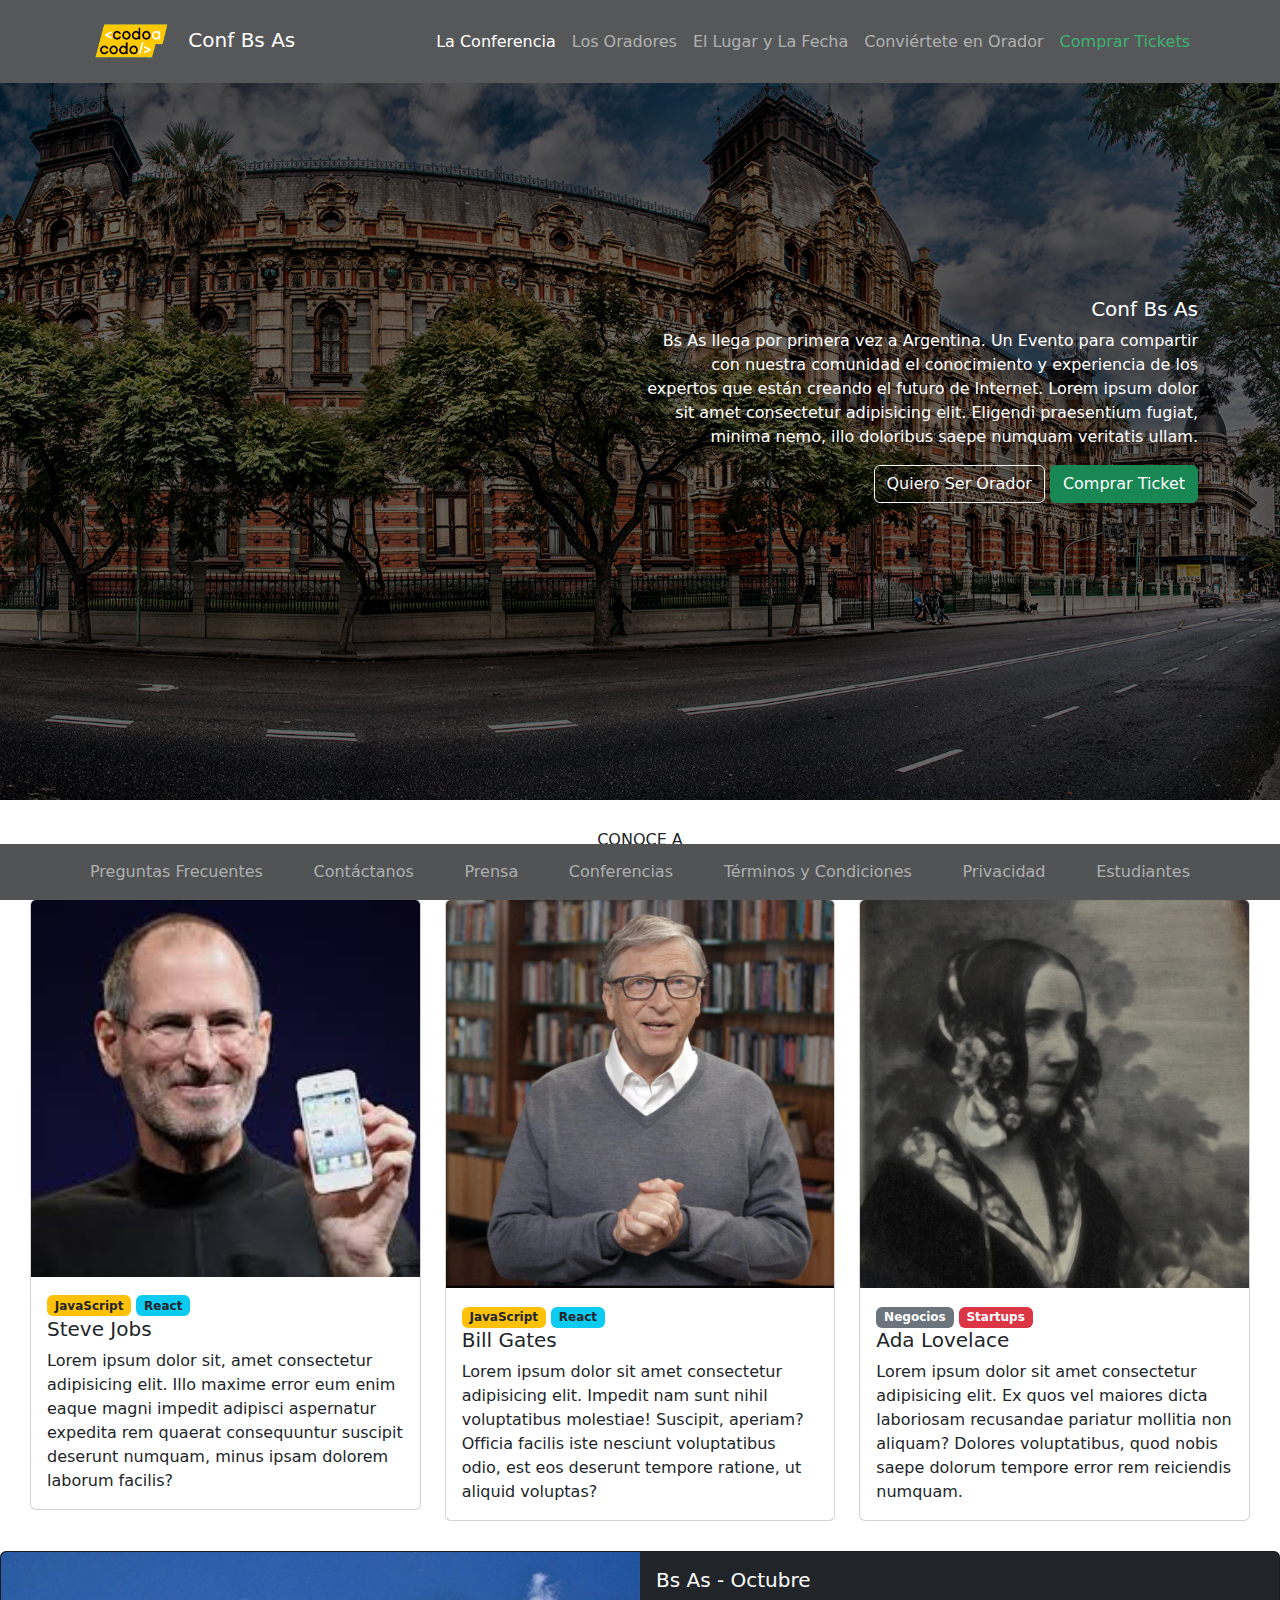
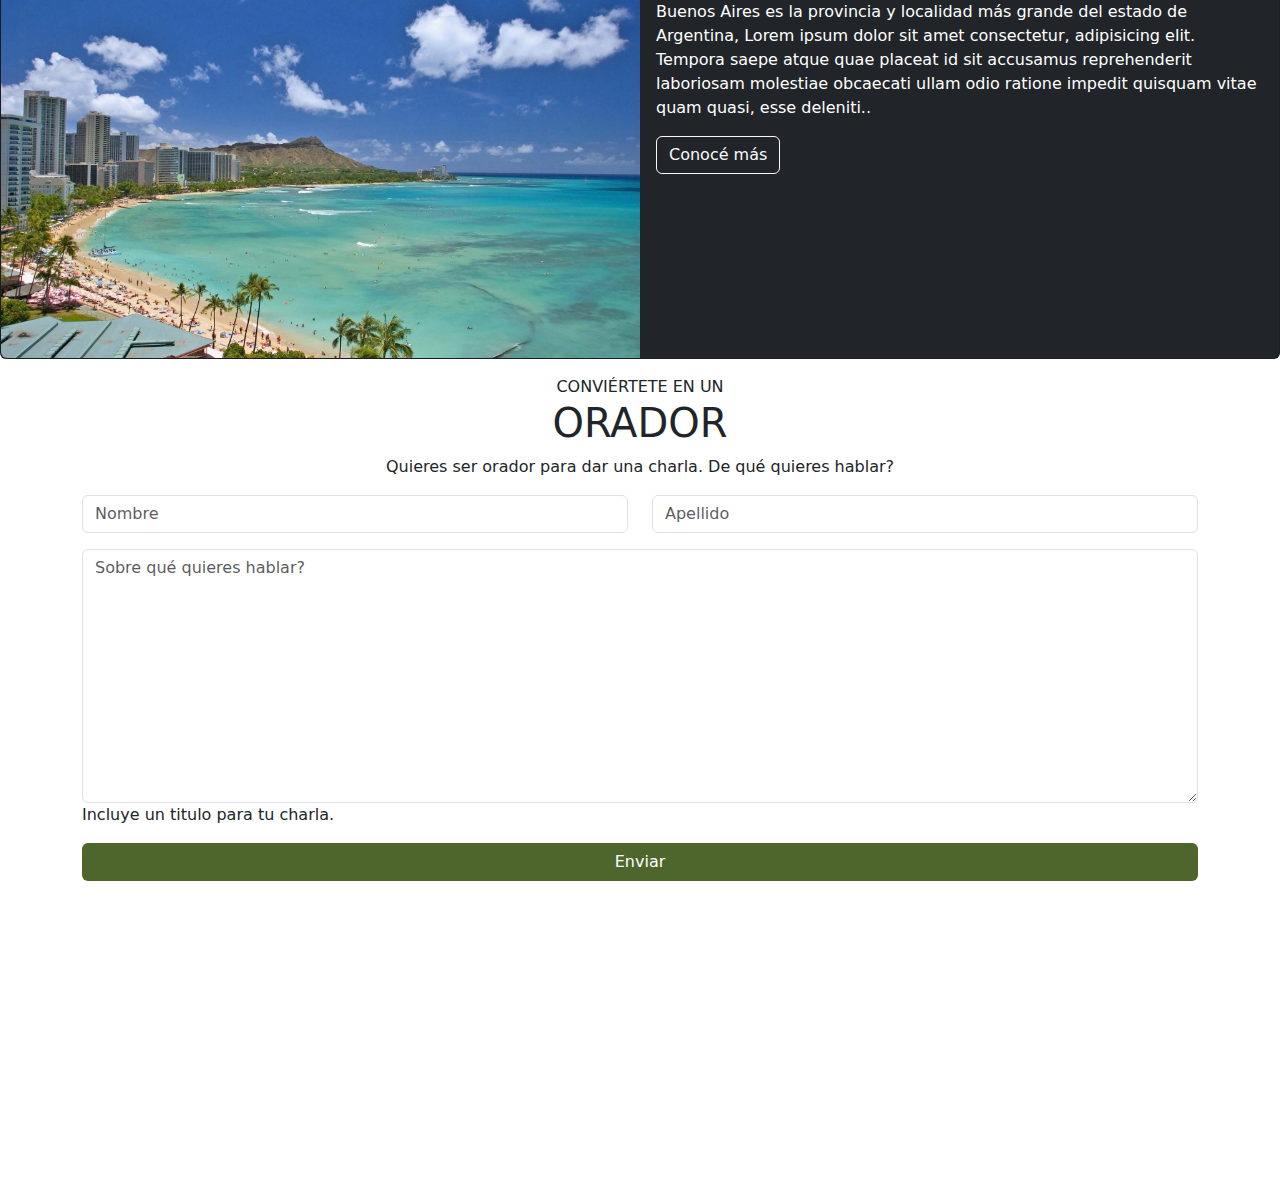
==== commit fe8f54ac: "reduccion margenes oradores movil" ====
--- a/index.html
+++ b/index.html
@@ -70,7 +70,7 @@
         </div>
       </div>
     </div>
-    <div class="oradores" style="margin: 30px; margin-left: 100px; margin-right: 100px">
+    <div class="oradores" style="margin: 30px; margin-left: 30px; margin-right: 30px">
       <h6 class="text-center">CONOCE A</h6>
       <h3 class="text-center">LOS ORADORES</h3>
       <div class="row" style="display: flex; justify-content: space-evenly">
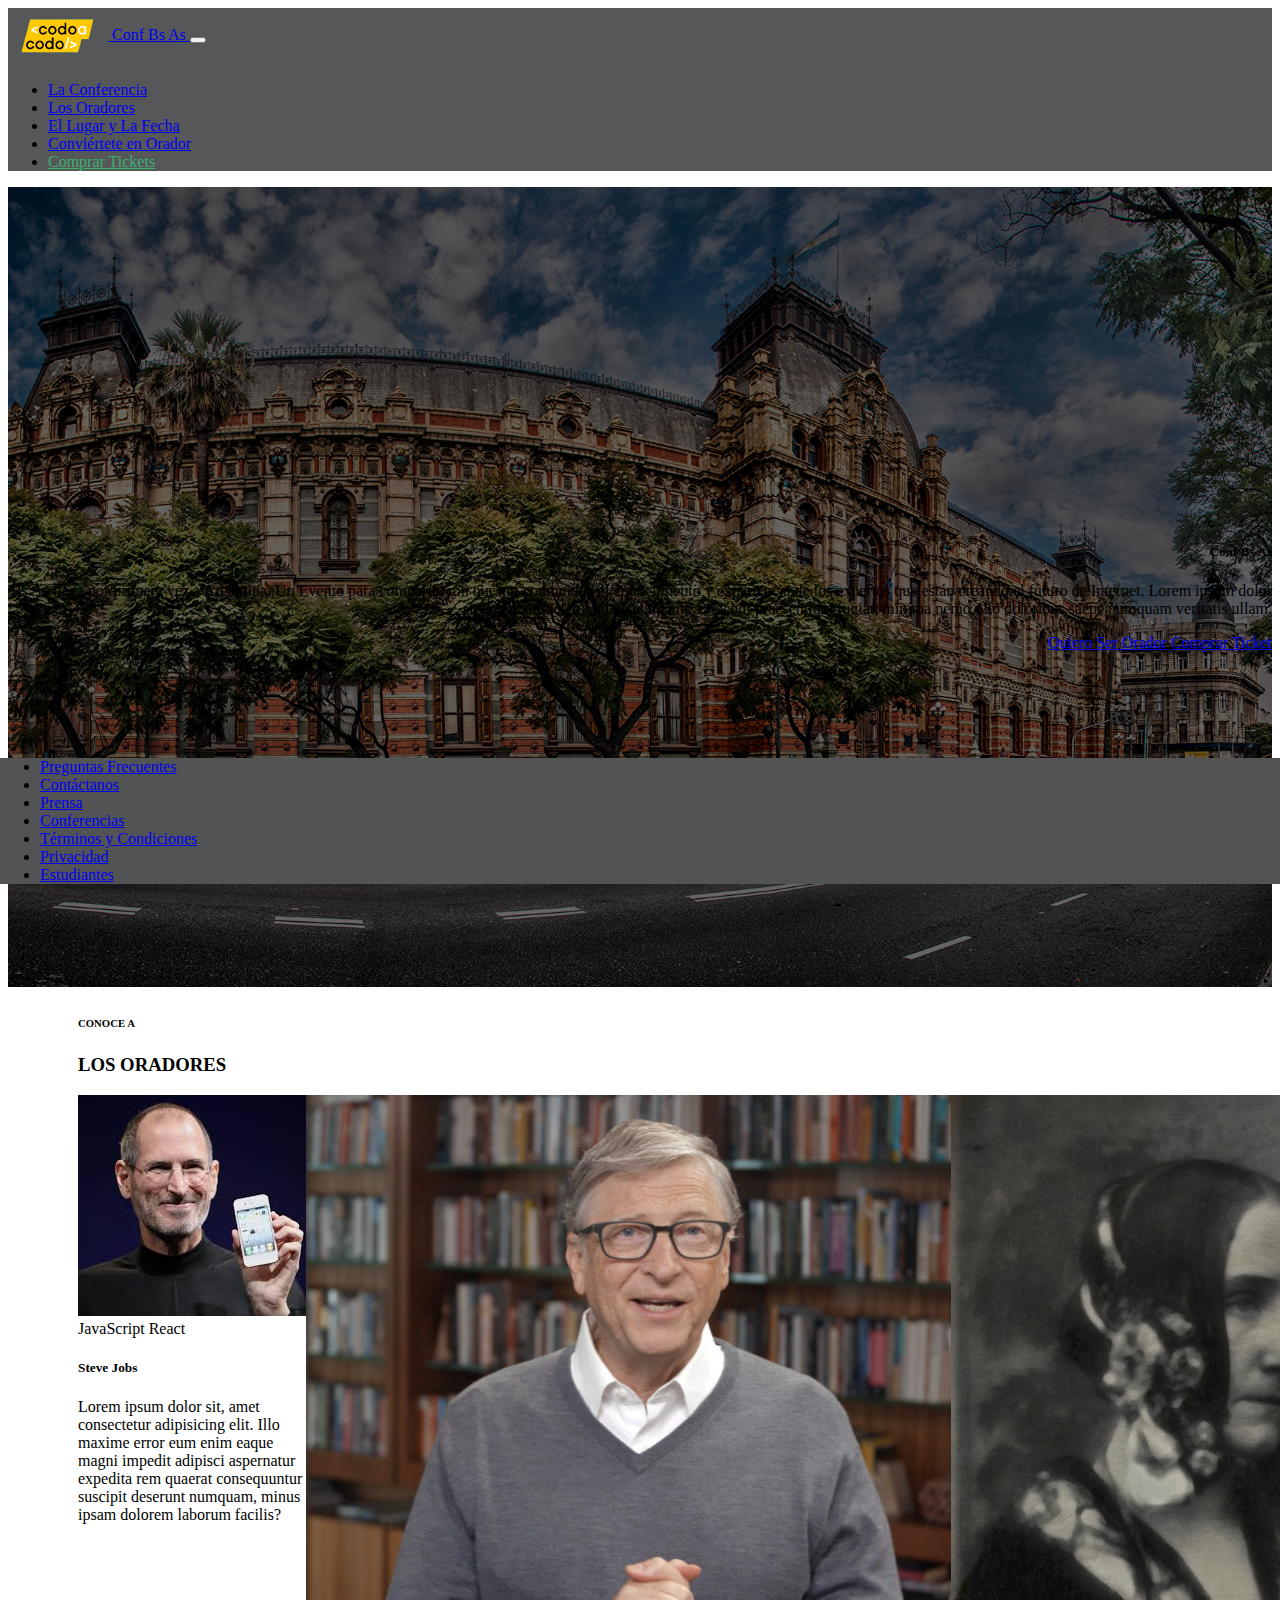
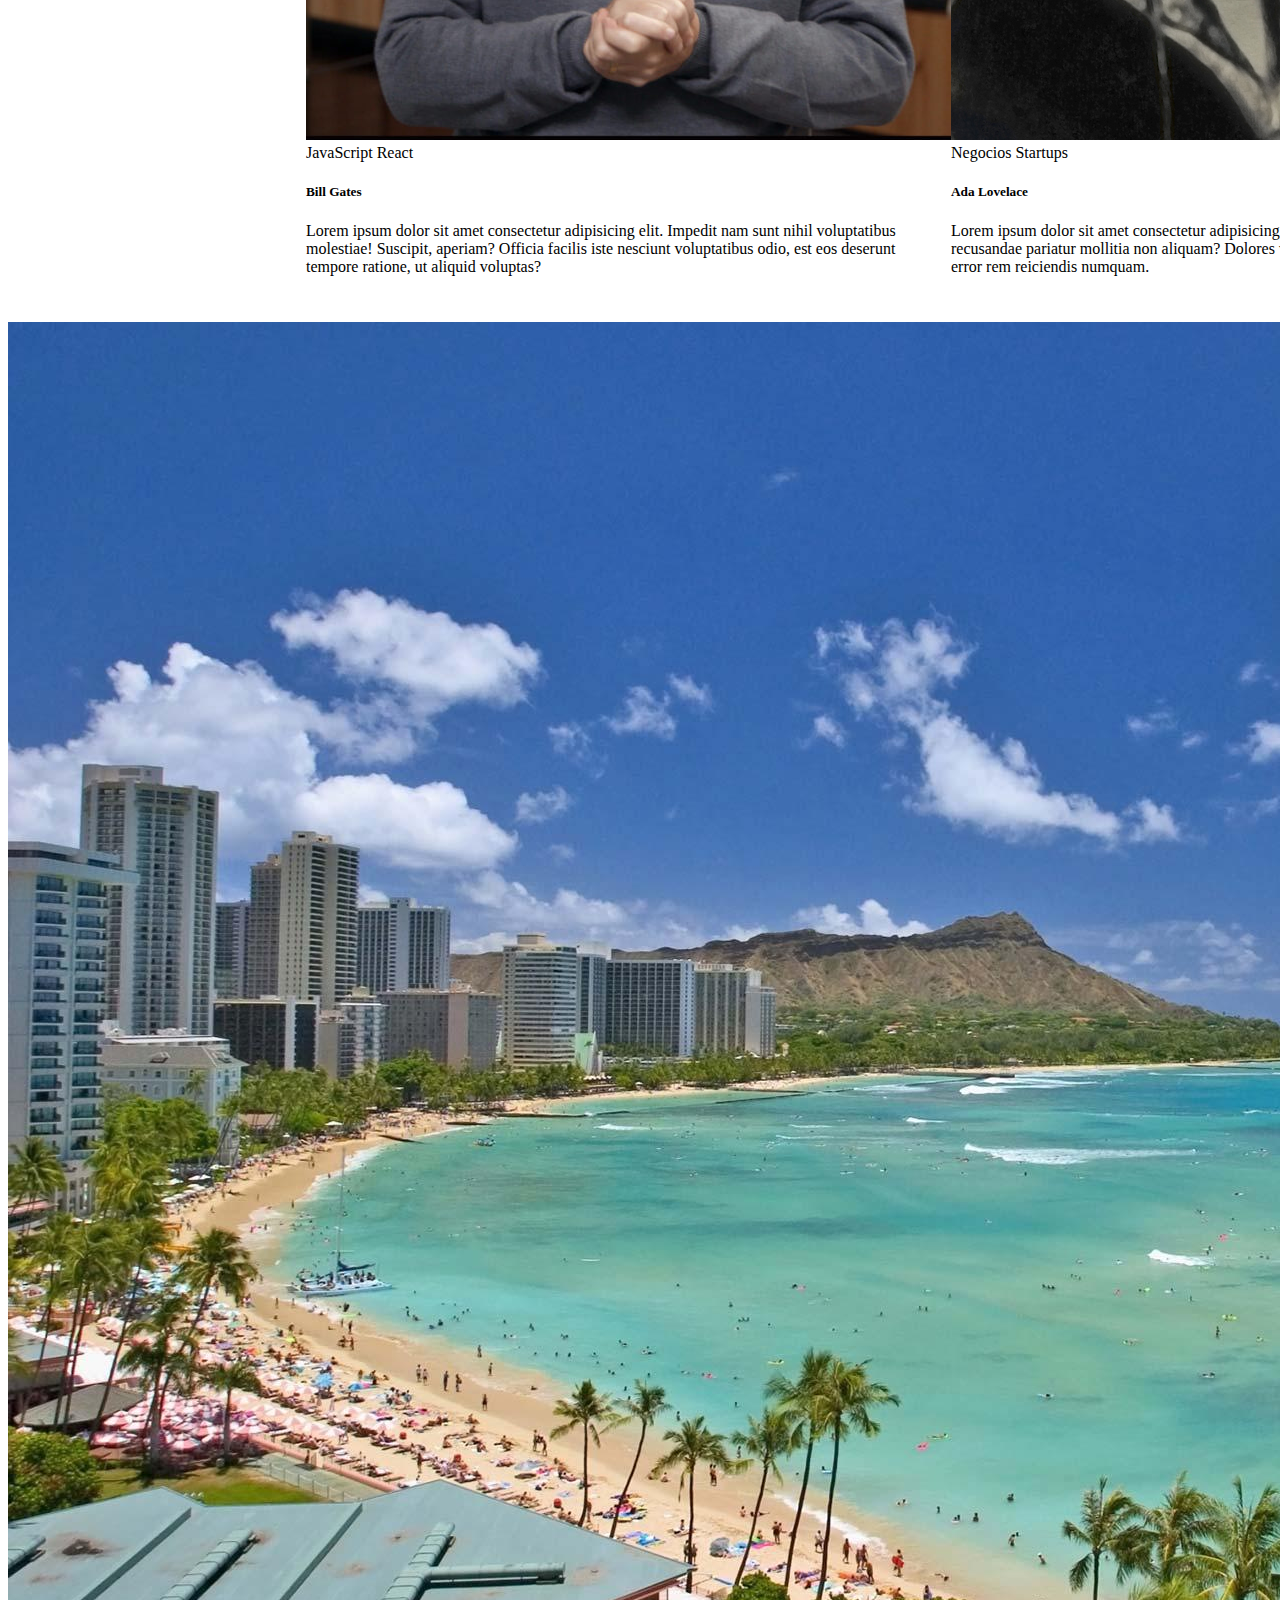
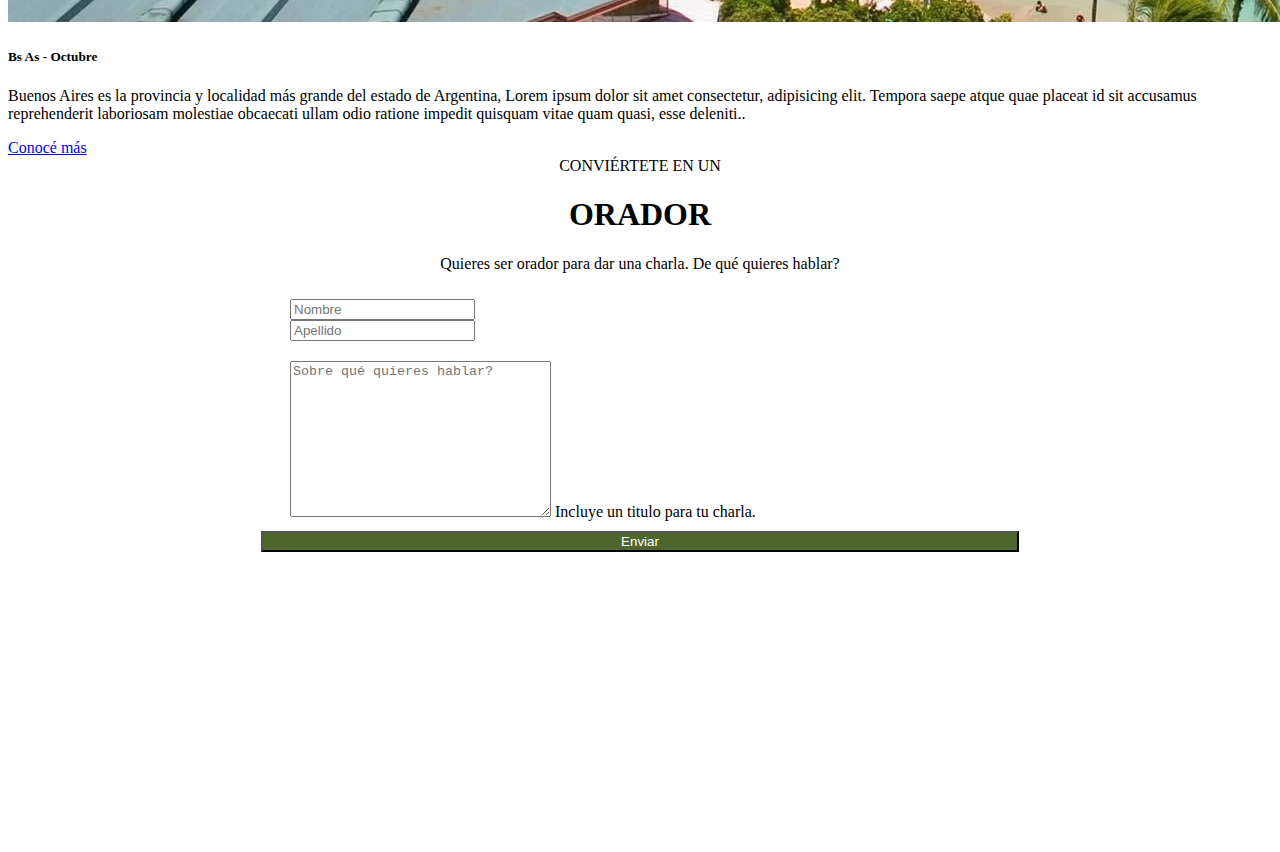
==== commit d6d29a07: "cambios en css y en index.html" ====
--- a/index.html
+++ b/index.html
@@ -4,8 +4,8 @@
   <title>Bootstrap 5 Integrador Front End Codo a Codo Ale Boffa 9/2022</title>
   <meta charset="utf-8">
   <meta name="viewport" content="width=device-width, initial-scale=1">
-  <link href="https://cdn.jsdelivr.net/npm/bootstrap@5.2.0/dist/css/bootstrap.min.css" rel="stylesheet">
-  <script src="https://cdn.jsdelivr.net/npm/bootstrap@5.2.0/dist/js/bootstrap.bundle.min.js"></script>
+  <link href="https://cdn.jsdelivr.net/npm/bootstrap@5.2.1/dist/css/bootstrap.min.css" rel="stylesheet";
+   integrity="sha384-iYQeCzEYFbKjA/T2uDLTpkwGzCiq6soy8tYaI1GyVh/UjpbCx/TYkiZhlZB6+fzT" crossorigin="anonymous">
   <link rel="stylesheet" href="./css/styles.css"><!--archivo css-->
   <style>
   </style>
@@ -53,9 +53,8 @@
           display: flex;
           justify-content: flex-end;
           align-items: center;
-          height: 800px;
-        ">
-        <div class="banner-info col-6">
+          height: 800px">
+        <div class="banner-texto col-6">
           <h5>Conf Bs As</h5>
           <p>
             Bs As llega por primera vez a Argentina. Un Evento para compartir
@@ -64,64 +63,66 @@
              sit amet consectetur adipisicing elit. Eligendi praesentium fugiat,
               minima nemo, illo doloribus saepe numquam veritatis ullam.
           </p>
-          <!--botones-->
+          <!--botones de Orador y Comprar-->
           <a href="index.html" class="btn btn-outline-light">Quiero Ser Orador</a>
           <a href="index.html" class="btn btn-success">Comprar Ticket</a>
         </div>
       </div>
-    </div>
-    <div class="oradores" style="margin: 30px; margin-left: 30px; margin-right: 30px">
+    </div><!--aca termina banner-->
+    <div class="oradores">
       <h6 class="text-center">CONOCE A</h6>
       <h3 class="text-center">LOS ORADORES</h3>
-      <div class="row" style="display: flex; justify-content: space-evenly">
-        <div class="col-sm-4">
-          <div class="card">
-            <img src="./css/steve.jpg" class="card-img-top" alt="...">
-            <div class="card-body">
-              <span class="badge bg-warning text-dark">JavaScript</span>
-              <span class="badge bg-info text-dark">React</span>
-              <h5 class="card-title">Steve Jobs</h5>
-              <p class="card-text">
-                Lorem ipsum dolor sit, amet consectetur adipisicing elit. Illo maxime 
-                error eum enim eaque magni impedit adipisci aspernatur expedita rem quaerat
-                 consequuntur suscipit deserunt numquam, minus ipsam dolorem laborum facilis?
-              </p>
-            </div>
-          </div>
-        </div>
-        <div class="col-sm-4">
-          <div class="card">
-            <img src="./css/bill.jpg" class="card-img-top" alt="...">
-            <div class="card-body">
-              <span class="badge bg-warning text-dark">JavaScript</span>
-              <span class="badge bg-info text-dark">React</span>
-              <h5 class="card-title">Bill Gates</h5>
-              <p class="card-text">
-                Lorem ipsum dolor sit amet consectetur adipisicing elit. Impedit nam sunt
-                 nihil voluptatibus molestiae! Suscipit, aperiam? Officia facilis iste
-                  nesciunt voluptatibus odio, est eos deserunt tempore ratione, ut aliquid voluptas?
-              </p>
-            </div>
-          </div>
-        </div>
-        <div class="col-sm-4">
-          <div class="card">
-            <img src="./css/ada.jpeg" class="card-img-top" alt="...">
-            <div class="card-body">
-              <span class="badge bg-secondary">Negocios</span>
-              <span class="badge bg-danger">Startups</span>
-              <h5 class="card-title">Ada Lovelace</h5>
-              <p class="card-text">
-                Lorem ipsum dolor sit amet consectetur adipisicing elit. Ex quos vel maiores
-                 dicta laboriosam recusandae pariatur mollitia non aliquam? Dolores voluptatibus,
-                  quod nobis saepe dolorum tempore error rem reiciendis numquam.
-              </p>
+      <div class="container-sm">
+        <div class="row" style="display: flex; justify-content: space-evenly">
+          <div class="col-sm-4">
+            <div class="card">
+              <img src="./css/steve.jpg" class="card-img-top" alt="...">
+              <div class="card-body">
+                <span class="badge bg-warning text-dark">JavaScript</span>
+                <span class="badge bg-info text-dark">React</span>
+                <h5 class="card-title">Steve Jobs</h5>
+                <p class="card-text">
+                  Lorem ipsum dolor sit, amet consectetur adipisicing elit. Illo maxime 
+                  error eum enim eaque magni impedit adipisci aspernatur expedita rem quaerat
+                  consequuntur suscipit deserunt numquam, minus ipsam dolorem laborum facilis?
+                </p>
+              </div>
+            </div>
+          </div>
+          <div class="col-sm-4">
+            <div class="card">
+              <img src="./css/bill.jpg" class="card-img-top" alt="...">
+              <div class="card-body">
+                <span class="badge bg-warning text-dark">JavaScript</span>
+                <span class="badge bg-info text-dark">React</span>
+                <h5 class="card-title">Bill Gates</h5>
+                <p class="card-text">
+                  Lorem ipsum dolor sit amet consectetur adipisicing elit. Impedit nam sunt
+                  nihil voluptatibus molestiae! Suscipit, aperiam? Officia facilis iste
+                    nesciunt voluptatibus odio, est eos deserunt tempore ratione, ut aliquid voluptas?
+                </p>
+              </div>
+            </div>
+          </div>
+          <div class="col-sm-4">
+            <div class="card">
+              <img src="./css/ada.jpeg" class="card-img-top" alt="...">
+              <div class="card-body">
+                <span class="badge bg-secondary">Negocios</span>
+                <span class="badge bg-danger">Startups</span>
+                <h5 class="card-title">Ada Lovelace</h5>
+                <p class="card-text">
+                  Lorem ipsum dolor sit amet consectetur adipisicing elit. Ex quos vel maiores
+                  dicta laboriosam recusandae pariatur mollitia non aliquam? Dolores voluptatibus,
+                    quod nobis saepe dolorum tempore error rem reiciendis numquam.
+                </p>
+              </div>
             </div>
           </div>
         </div>
       </div>
     </div>
-    <div class="conoce-mas">
+    <div class="banner-medio">
       <div class="card bg-dark text-white mb-3">
         <div class="row g-0">
           <div class="col-md-6">
@@ -142,7 +143,7 @@
         </div>
       </div>
     </div>
-    <!-- formulario -->
+    <!-- titulo formulario -->
     <div class="formulario">
       <div class="container">
         <div style="text-align: center">
@@ -153,25 +154,31 @@
             quieres hablar?
           </p>
         </div>
-        <form>
-          <div class="row mb-3">
-            <div class="col">
-              <input type="text" class="form-control" placeholder="Nombre" aria-label="Nombre">
-            </div>
-            <div class="col">
-              <input type="text" class="form-control" placeholder="Apellido" aria-label="Apellido">
-            </div>
-          </div>
-          <div class="row mb-3">
-            <div class="col">
-              <textarea class="form-control" placeholder="Sobre qué quieres hablar?";
-               aria-label="Sobre qué quieres hablar?" cols="30" rows="10"></textarea>
-              <span>Incluye un titulo para tu charla.</span>
-            </div>
-          </div>
-          <button type="submit" class="btn mb-3" style="width: 100%; background-color: #4e662c; color: white">
-            Enviar
-          </button>
+        <form><!--empiezan casillas formulario-->
+          <div class="flex-container">
+            <div class="row mb-3">
+              <div class="col">
+                <input type="text" class="form-control" placeholder="Nombre" aria-label="Nombre">
+              </div>
+              <div class="col">
+                <input type="text" class="form-control" placeholder="Apellido" aria-label="Apellido">
+              </div>
+            </div>
+          </div>
+          <div class="flex-container">
+            <div class="row mb-3">
+              <div class="col">
+                <textarea class="form-control" placeholder="Sobre qué quieres hablar?";
+                aria-label="Sobre qué quieres hablar?" cols="30" rows="10"></textarea>
+                <span>Incluye un titulo para tu charla.</span>
+              </div>
+            </div>
+          </div>
+          <div class="flex-container">
+            <button type="submit" class="btn mb-3" style="width: 60%; background-color: #4e662c; color: white">
+              Enviar
+            </button>
+          </div>
         </form>
       </div>
     </div>
@@ -208,6 +215,7 @@
       </div>
     </nav>
   </footer>
-
+  <script src="https://cdn.jsdelivr.net/npm/bootstrap@5.2.1/dist/js/bootstrap.bundle.min.js";
+   integrity="sha384-u1OknCvxWvY5kfmNBILK2hRnQC3Pr17a+RTT6rIHI7NnikvbZlHgTPOOmMi466C8" crossorigin="anonymous"></script>
 </body>
 </html>
--- a/css/styles.css
+++ b/css/styles.css
@@ -2,6 +2,23 @@
   background-image: url("./ba1.jpg");
   background-size: cover;
   position: relative;
+}
+
+.banner-medio {
+  position: relative;
+}
+
+.flex-container {
+  display: flex;
+  justify-content: center;
+
+}
+
+.flex-container > div {
+
+  width: 700px;
+  margin: 10px;
+
 }
 
 .banner::before {
@@ -14,8 +31,21 @@
   background-color: rgba(0, 0, 0, 0.6);
 }
 
-.banner-info {
+.banner-texto {
   position: relative;
+}
+
+.oradores {
+  position: relative;
+
+  margin: 30px;
+  margin-left: 70px;
+  margin-right: 70px
+}
+
+.formulario {
+  position: relative;
+  padding: auto;
 }
 
 footer {
